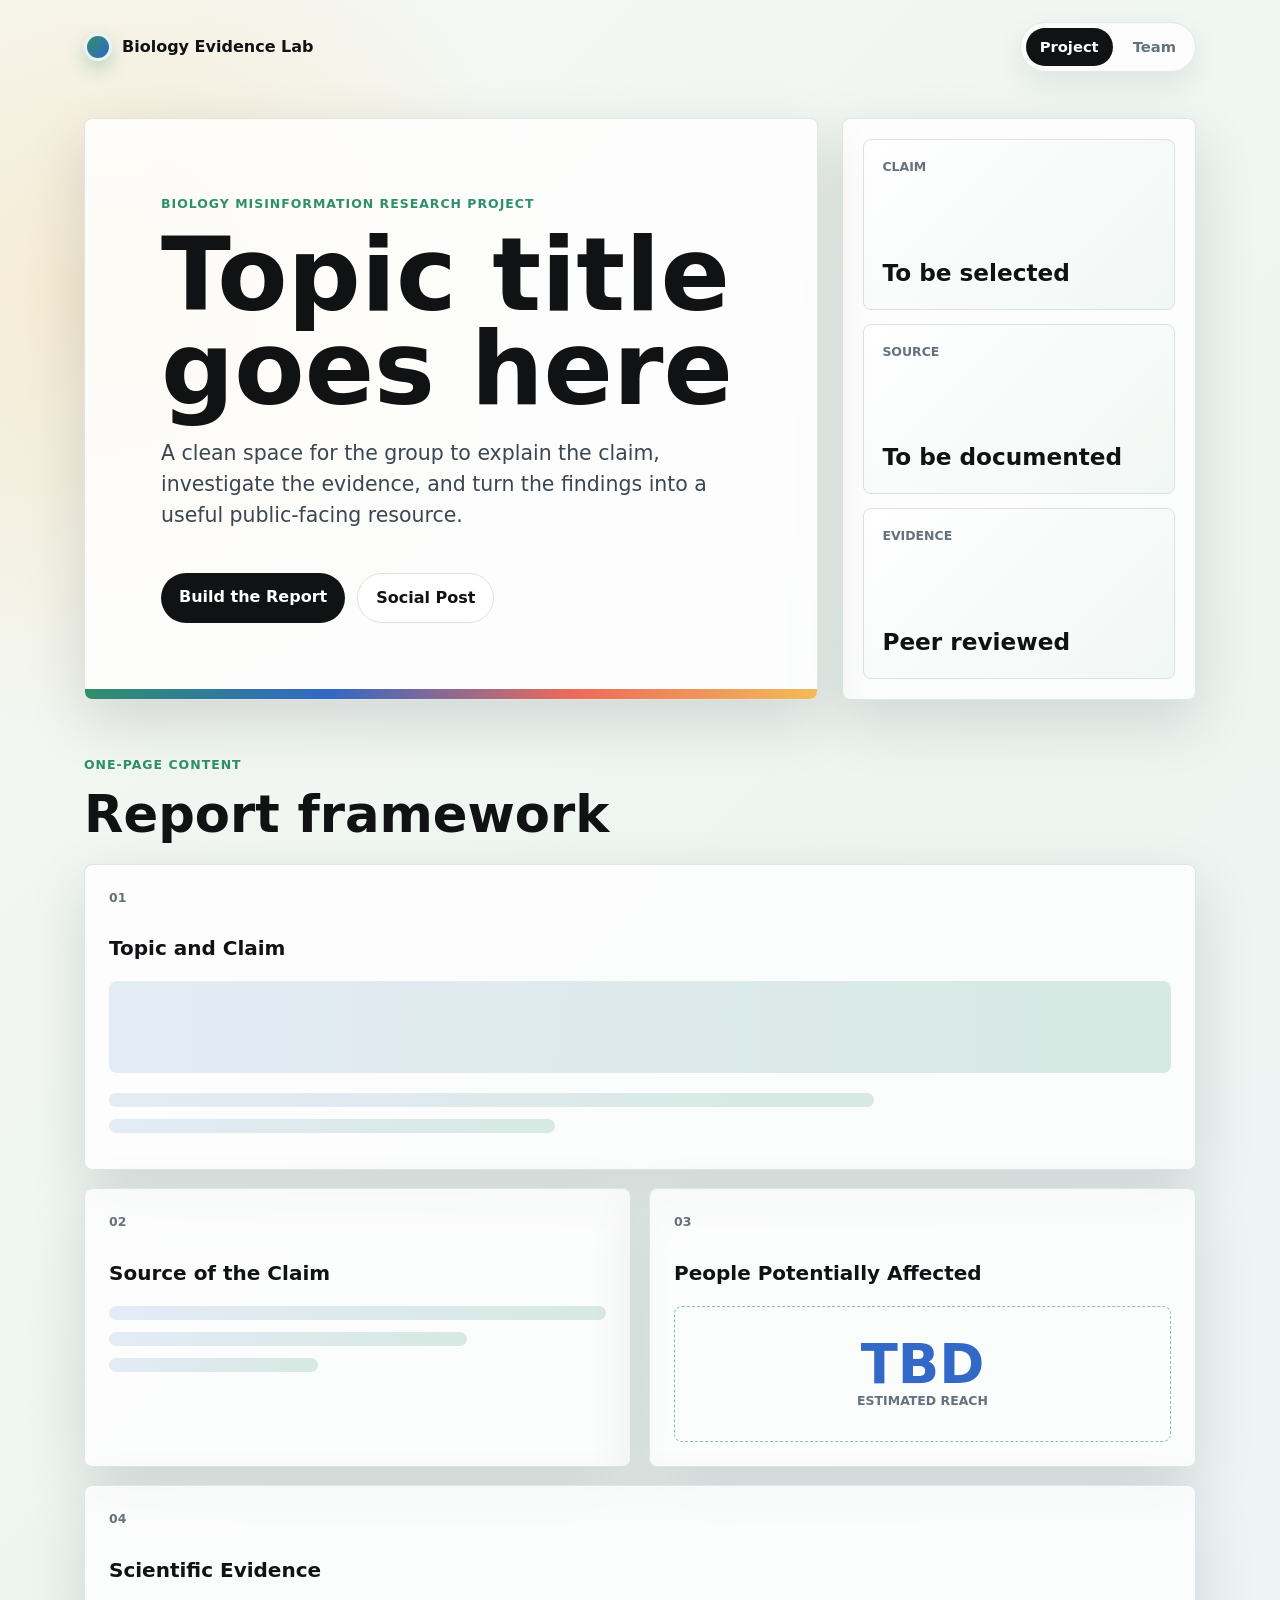
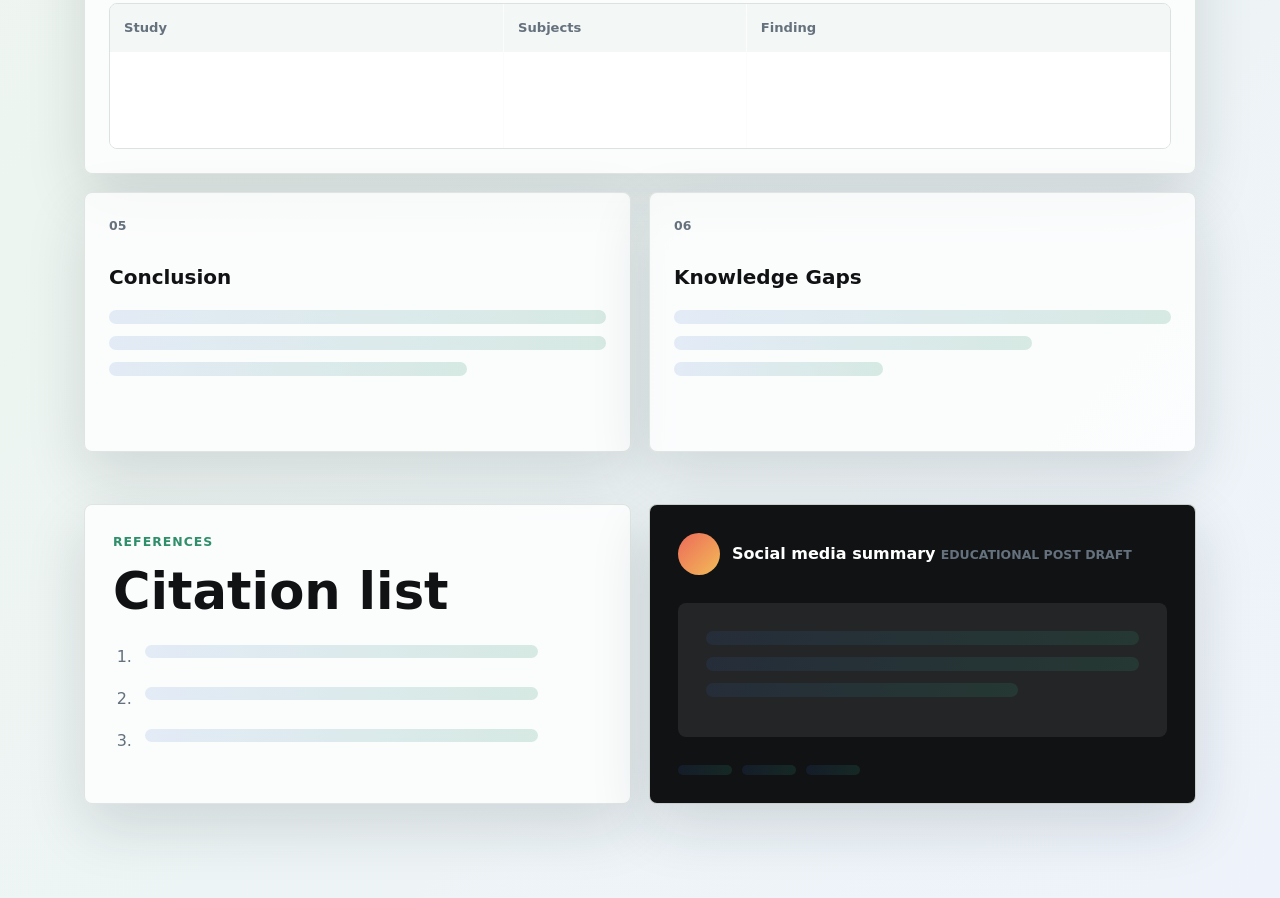
==== index.html @ 5bb8af8d "Build biology project site scaffold" ====
<!doctype html>
<html lang="en">
  <head>
    <meta charset="utf-8">
    <meta name="viewport" content="width=device-width, initial-scale=1">
    <title>Biology Misinformation Project</title>
    <link rel="stylesheet" href="styles.css">
  </head>
  <body>
    <header class="site-header">
      <a class="brand" href="index.html">
        <span class="brand-mark"></span>
        <span>Biology Evidence Lab</span>
      </a>
      <nav class="nav-links" aria-label="Primary navigation">
        <a href="index.html" aria-current="page">Project</a>
        <a href="team.html">Team</a>
      </nav>
    </header>

    <main>
      <section class="hero">
        <div class="hero-content">
          <p class="eyebrow">Biology misinformation research project</p>
          <h1>Topic title goes here</h1>
          <p class="hero-copy">A clean space for the group to explain the claim, investigate the evidence, and turn the findings into a useful public-facing resource.</p>
          <div class="hero-actions">
            <a class="button primary" href="#report">Build the Report</a>
            <a class="button secondary" href="#social">Social Post</a>
          </div>
        </div>
        <div class="hero-panel" aria-label="Project status summary">
          <div class="signal-card">
            <span class="signal-label">Claim</span>
            <span class="signal-value">To be selected</span>
          </div>
          <div class="signal-card">
            <span class="signal-label">Source</span>
            <span class="signal-value">To be documented</span>
          </div>
          <div class="signal-card">
            <span class="signal-label">Evidence</span>
            <span class="signal-value">Peer reviewed</span>
          </div>
        </div>
      </section>

      <section class="section-grid" id="report" aria-labelledby="report-title">
        <div class="section-heading">
          <p class="eyebrow">One-page content</p>
          <h2 id="report-title">Report framework</h2>
        </div>

        <article class="content-card wide">
          <span class="card-number">01</span>
          <h3>Topic and Claim</h3>
          <div class="placeholder-block"></div>
          <div class="placeholder-line medium"></div>
          <div class="placeholder-line short"></div>
        </article>

        <article class="content-card">
          <span class="card-number">02</span>
          <h3>Source of the Claim</h3>
          <div class="placeholder-line"></div>
          <div class="placeholder-line medium"></div>
          <div class="placeholder-line short"></div>
        </article>

        <article class="content-card">
          <span class="card-number">03</span>
          <h3>People Potentially Affected</h3>
          <div class="metric-shell">
            <span class="metric-value">TBD</span>
            <span class="metric-label">estimated reach</span>
          </div>
        </article>

        <article class="content-card wide">
          <span class="card-number">04</span>
          <h3>Scientific Evidence</h3>
          <div class="evidence-list">
            <div class="evidence-row">
              <span>Study</span>
              <span>Subjects</span>
              <span>Finding</span>
            </div>
            <div class="evidence-row empty">
              <span></span>
              <span></span>
              <span></span>
            </div>
            <div class="evidence-row empty">
              <span></span>
              <span></span>
              <span></span>
            </div>
          </div>
        </article>

        <article class="content-card">
          <span class="card-number">05</span>
          <h3>Conclusion</h3>
          <div class="placeholder-line"></div>
          <div class="placeholder-line"></div>
          <div class="placeholder-line medium"></div>
        </article>

        <article class="content-card">
          <span class="card-number">06</span>
          <h3>Knowledge Gaps</h3>
          <div class="placeholder-line"></div>
          <div class="placeholder-line medium"></div>
          <div class="placeholder-line short"></div>
        </article>
      </section>

      <section class="split-section" id="social">
        <article class="feature-panel">
          <p class="eyebrow">References</p>
          <h2>Citation list</h2>
          <ol class="reference-list">
            <li><span></span></li>
            <li><span></span></li>
            <li><span></span></li>
          </ol>
        </article>

        <article class="social-preview">
          <div class="social-topbar">
            <span class="avatar"></span>
            <div>
              <strong>Social media summary</strong>
              <small>Educational post draft</small>
            </div>
          </div>
          <div class="social-body">
            <div class="placeholder-line"></div>
            <div class="placeholder-line"></div>
            <div class="placeholder-line medium"></div>
          </div>
          <div class="social-footer">
            <span></span>
            <span></span>
            <span></span>
          </div>
        </article>
      </section>
    </main>
  </body>
</html>
---- styles.css ----
:root {
  --ink: #101214;
  --muted: #65717d;
  --paper: #f7f8f4;
  --panel: #ffffff;
  --line: #dce3df;
  --green: #2f8f6b;
  --blue: #3268c6;
  --coral: #ed6a5a;
  --gold: #f2bc57;
  --shadow: 0 22px 60px rgba(22, 35, 42, 0.14);
}

* {
  box-sizing: border-box;
}

html {
  scroll-behavior: smooth;
}

body {
  margin: 0;
  background:
    radial-gradient(circle at 8% 12%, rgba(242, 188, 87, 0.22), transparent 28rem),
    linear-gradient(135deg, #f7f8f4 0%, #edf5f0 48%, #eef3fb 100%);
  color: var(--ink);
  font-family: Inter, ui-sans-serif, system-ui, -apple-system, BlinkMacSystemFont, "Segoe UI", sans-serif;
  line-height: 1.5;
}

a {
  color: inherit;
  text-decoration: none;
}

.site-header {
  align-items: center;
  display: flex;
  justify-content: space-between;
  margin: 0 auto;
  max-width: 1160px;
  padding: 22px 24px;
}

.brand,
.nav-links {
  align-items: center;
  display: flex;
}

.brand {
  font-weight: 800;
  gap: 10px;
}

.brand-mark {
  background:
    linear-gradient(135deg, var(--green), var(--blue));
  border: 3px solid rgba(255, 255, 255, 0.9);
  border-radius: 999px;
  box-shadow: 0 8px 18px rgba(47, 143, 107, 0.28);
  height: 28px;
  width: 28px;
}

.nav-links {
  background: rgba(255, 255, 255, 0.7);
  border: 1px solid rgba(220, 227, 223, 0.8);
  border-radius: 999px;
  box-shadow: 0 12px 30px rgba(22, 35, 42, 0.08);
  gap: 6px;
  padding: 5px;
}

.nav-links a {
  border-radius: 999px;
  color: var(--muted);
  font-size: 0.92rem;
  font-weight: 750;
  padding: 8px 14px;
}

.nav-links a[aria-current="page"] {
  background: var(--ink);
  color: #fff;
}

main {
  margin: 0 auto;
  max-width: 1160px;
  padding: 24px;
}

.hero {
  align-items: stretch;
  display: grid;
  gap: 24px;
  grid-template-columns: minmax(0, 1.35fr) minmax(280px, 0.65fr);
  min-height: 520px;
}

.hero-content,
.hero-panel,
.page-hero,
.feature-panel,
.social-preview,
.content-card,
.member-card {
  background: rgba(255, 255, 255, 0.78);
  border: 1px solid rgba(220, 227, 223, 0.9);
  box-shadow: var(--shadow);
}

.hero-content {
  border-radius: 8px;
  display: flex;
  flex-direction: column;
  justify-content: center;
  overflow: hidden;
  padding: clamp(34px, 7vw, 76px);
  position: relative;
}

.hero-content::after {
  background:
    linear-gradient(90deg, var(--green), var(--blue), var(--coral), var(--gold));
  bottom: 0;
  content: "";
  height: 10px;
  left: 0;
  position: absolute;
  right: 0;
}

.eyebrow {
  color: var(--green);
  font-size: 0.78rem;
  font-weight: 850;
  letter-spacing: 0.08em;
  margin: 0 0 14px;
  text-transform: uppercase;
}

h1,
h2,
h3,
p {
  margin-top: 0;
}

h1 {
  font-size: clamp(3rem, 8vw, 6.7rem);
  letter-spacing: 0;
  line-height: 0.92;
  margin-bottom: 22px;
  max-width: 780px;
}

h2 {
  font-size: clamp(1.9rem, 4vw, 3.2rem);
  line-height: 1;
  margin-bottom: 0;
}

h3 {
  font-size: 1.25rem;
  margin-bottom: 18px;
}

.hero-copy {
  color: #3b4650;
  font-size: clamp(1.04rem, 2vw, 1.28rem);
  max-width: 660px;
}

.hero-actions {
  display: flex;
  flex-wrap: wrap;
  gap: 12px;
  margin-top: 22px;
}

.button {
  border-radius: 999px;
  font-weight: 850;
  padding: 12px 18px;
}

.button.primary {
  background: var(--ink);
  color: #fff;
}

.button.secondary {
  background: #fff;
  border: 1px solid var(--line);
  color: var(--ink);
}

.hero-panel {
  border-radius: 8px;
  display: grid;
  gap: 14px;
  padding: 20px;
}

.signal-card {
  background: linear-gradient(135deg, #ffffff, #f1f7f4);
  border: 1px solid var(--line);
  border-radius: 8px;
  display: flex;
  flex-direction: column;
  justify-content: space-between;
  min-height: 140px;
  padding: 18px;
}

.signal-label,
.card-number,
.metric-label,
.social-topbar small {
  color: var(--muted);
  font-size: 0.78rem;
  font-weight: 800;
  text-transform: uppercase;
}

.signal-value {
  font-size: 1.45rem;
  font-weight: 850;
}

.section-grid {
  display: grid;
  gap: 18px;
  grid-template-columns: repeat(2, minmax(0, 1fr));
  padding: 56px 0 24px;
}

.section-heading {
  grid-column: 1 / -1;
  margin-bottom: 6px;
}

.content-card {
  border-radius: 8px;
  min-height: 260px;
  padding: 24px;
}

.content-card.wide {
  grid-column: span 2;
}

.card-number {
  display: block;
  margin-bottom: 26px;
}

.placeholder-block,
.placeholder-line,
.reference-list span,
.social-footer span {
  background: linear-gradient(90deg, rgba(50, 104, 198, 0.12), rgba(47, 143, 107, 0.18));
  border-radius: 999px;
}

.placeholder-block {
  border-radius: 8px;
  height: 92px;
  margin-bottom: 20px;
}

.placeholder-line {
  height: 14px;
  margin-bottom: 12px;
  width: 100%;
}

.placeholder-line.medium {
  width: 72%;
}

.placeholder-line.short {
  width: 42%;
}

.metric-shell {
  align-items: center;
  border: 1px dashed rgba(47, 143, 107, 0.55);
  border-radius: 8px;
  display: flex;
  flex-direction: column;
  justify-content: center;
  min-height: 136px;
}

.metric-value {
  color: var(--blue);
  font-size: 3.4rem;
  font-weight: 900;
  line-height: 1;
}

.evidence-list {
  border: 1px solid var(--line);
  border-radius: 8px;
  overflow: hidden;
}

.evidence-row {
  display: grid;
  gap: 1px;
  grid-template-columns: 1.3fr 0.8fr 1.4fr;
}

.evidence-row span {
  background: #f3f7f5;
  color: var(--muted);
  font-size: 0.82rem;
  font-weight: 800;
  min-height: 48px;
  padding: 14px;
}

.evidence-row.empty span {
  background: #fff;
}

.split-section {
  display: grid;
  gap: 18px;
  grid-template-columns: 1fr 1fr;
  padding: 28px 0 70px;
}

.feature-panel,
.social-preview,
.page-hero {
  border-radius: 8px;
  padding: 28px;
}

.reference-list {
  margin: 28px 0 0;
  padding-left: 24px;
}

.reference-list li {
  color: var(--muted);
  margin-bottom: 18px;
  padding-left: 8px;
}

.reference-list span {
  display: block;
  height: 13px;
  margin-top: 6px;
  width: 86%;
}

.social-preview {
  background: #101214;
  color: #fff;
}

.social-topbar {
  align-items: center;
  display: flex;
  gap: 12px;
}

.avatar,
.member-avatar {
  background: linear-gradient(135deg, var(--coral), var(--gold));
  border-radius: 999px;
  display: inline-block;
}

.avatar {
  height: 42px;
  width: 42px;
}

.social-body {
  background: rgba(255, 255, 255, 0.08);
  border-radius: 8px;
  margin: 28px 0;
  padding: 28px;
}

.social-footer {
  display: flex;
  gap: 10px;
}

.social-footer span {
  height: 10px;
  width: 54px;
}

.page-hero {
  margin-bottom: 20px;
}

.page-hero h1 {
  font-size: clamp(2.7rem, 7vw, 5.7rem);
  margin-bottom: 0;
}

.team-grid {
  display: grid;
  gap: 18px;
  grid-template-columns: repeat(4, minmax(0, 1fr));
  padding-bottom: 70px;
}

.member-card {
  border-radius: 8px;
  min-height: 260px;
  padding: 22px;
}

.member-avatar {
  height: 74px;
  margin-bottom: 34px;
  width: 74px;
}

.member-card h2 {
  font-size: 1.25rem;
  margin-bottom: 8px;
}

.member-card p {
  color: var(--muted);
  margin-bottom: 0;
}

@media (max-width: 860px) {
  .hero,
  .section-grid,
  .split-section,
  .team-grid {
    grid-template-columns: 1fr;
  }

  .content-card.wide {
    grid-column: auto;
  }

  .hero {
    min-height: auto;
  }
}

@media (max-width: 620px) {
  .site-header {
    align-items: flex-start;
    flex-direction: column;
    gap: 16px;
  }

  main {
    padding: 14px;
  }

  .hero-content,
  .hero-panel,
  .feature-panel,
  .social-preview,
  .page-hero,
  .content-card,
  .member-card {
    padding: 20px;
  }

  h1 {
    font-size: 3rem;
  }

  .evidence-row {
    grid-template-columns: 1fr;
  }
}
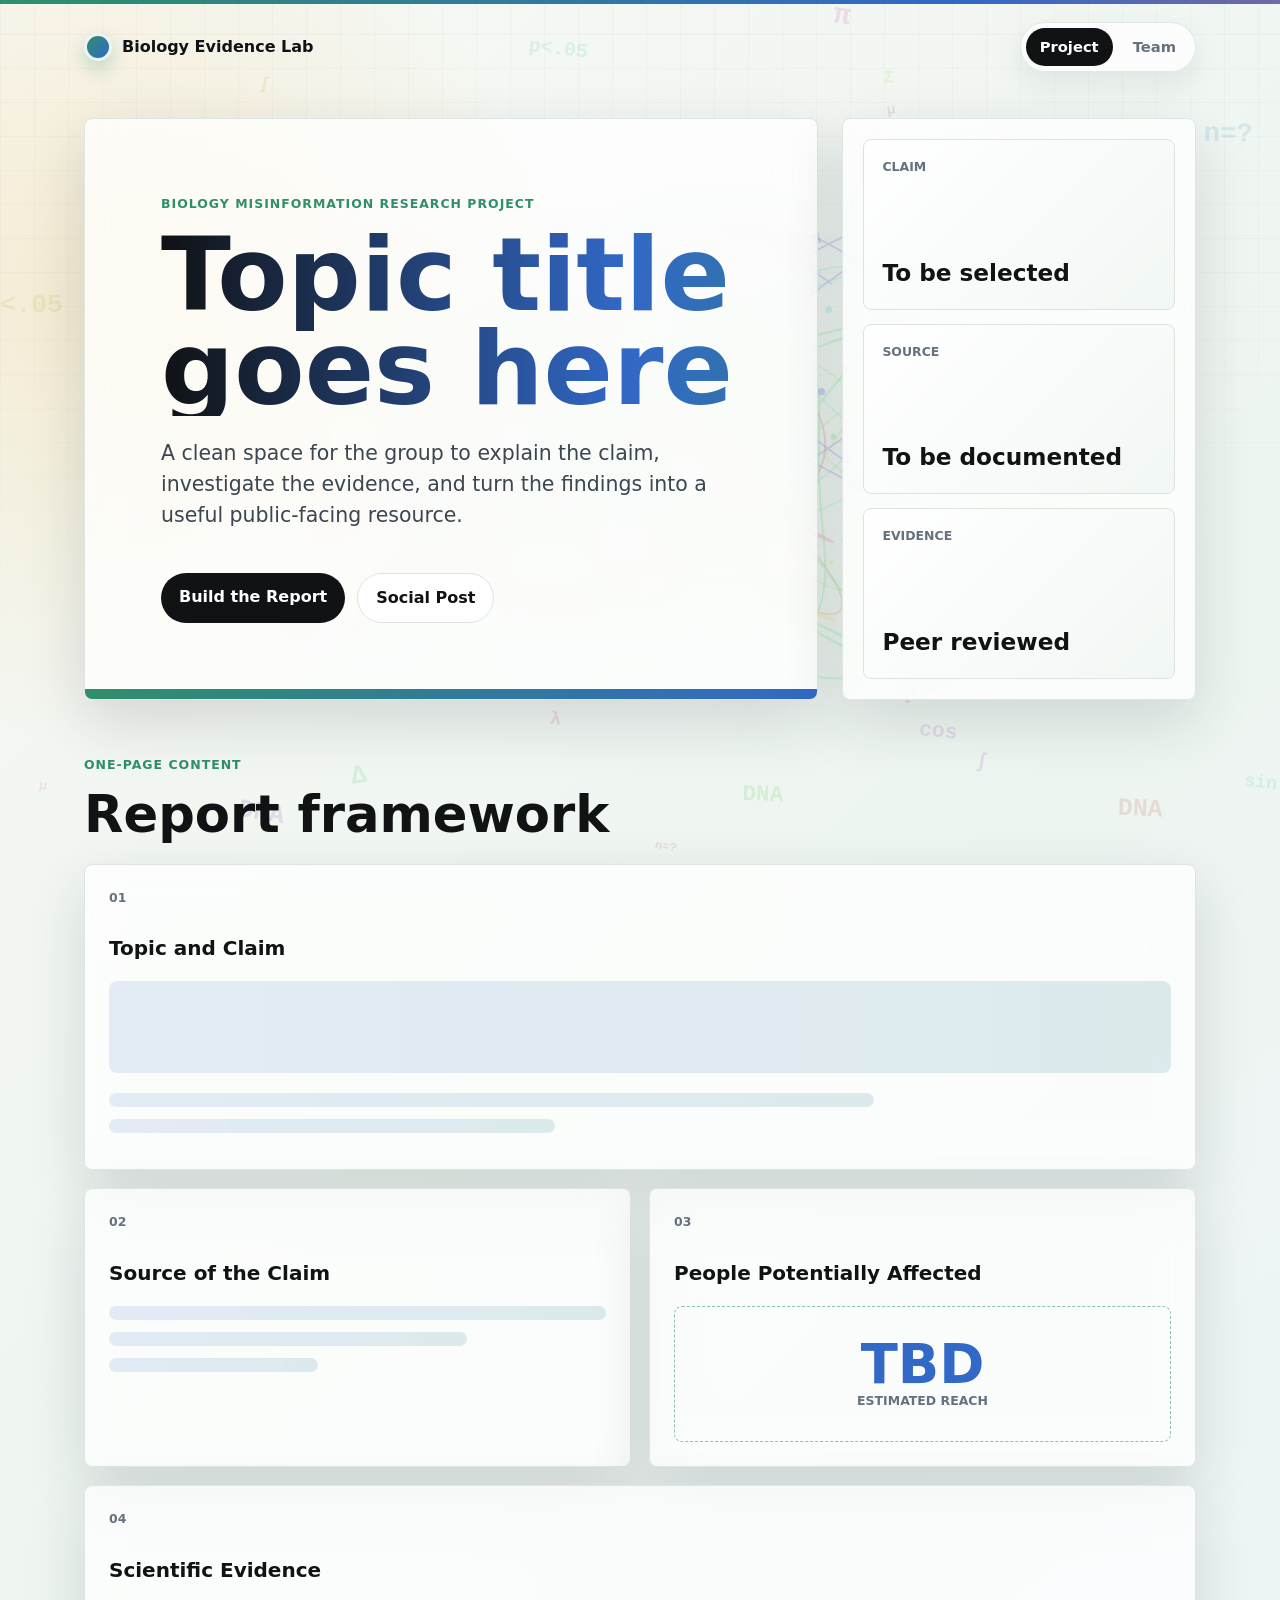
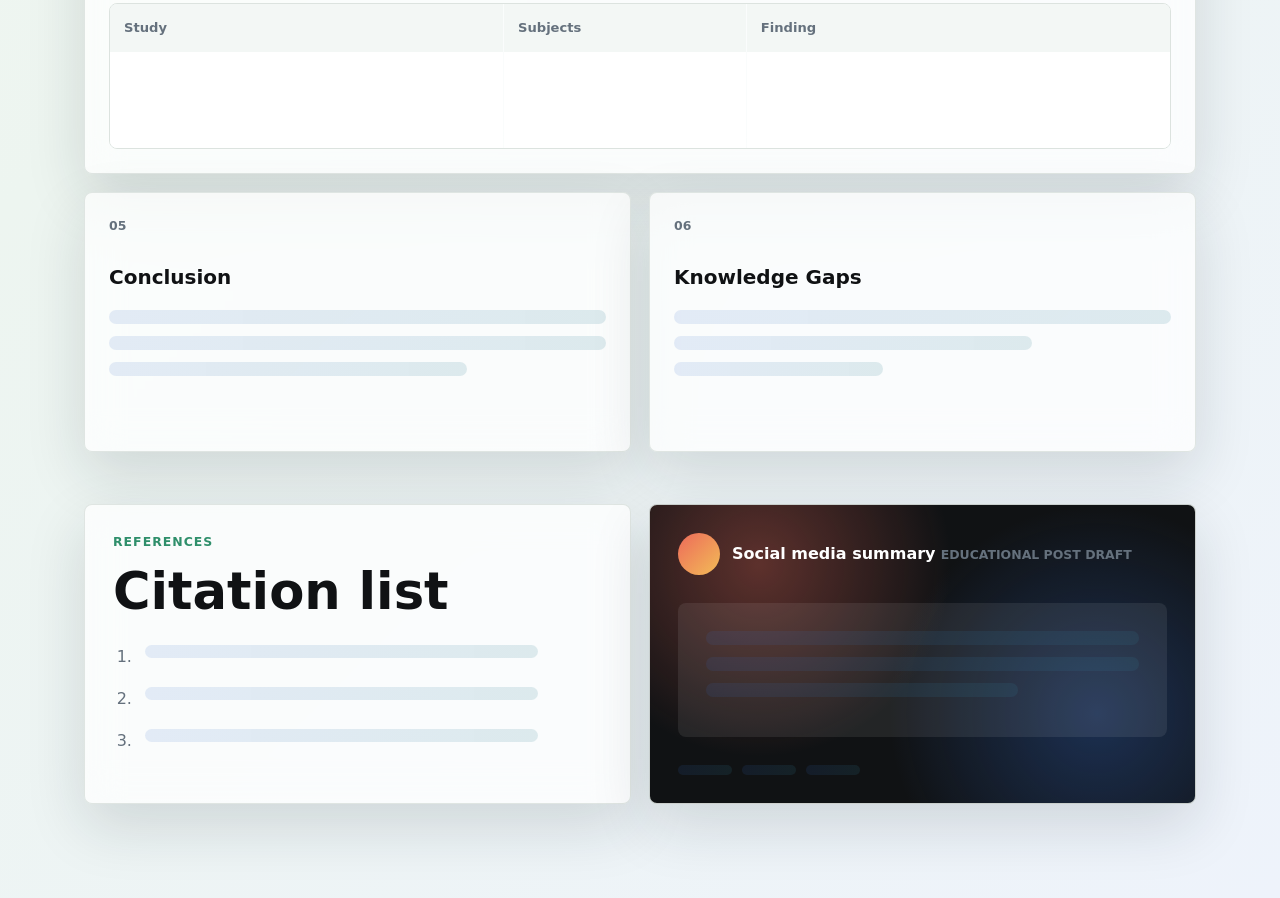
==== commit ad4453ba: "Add generative math visuals" ====
--- a/index.html
+++ b/index.html
@@ -7,6 +7,7 @@
     <link rel="stylesheet" href="styles.css">
   </head>
   <body>
+    <canvas id="mathscape" aria-hidden="true"></canvas>
     <header class="site-header">
       <a class="brand" href="index.html">
         <span class="brand-mark"></span>
@@ -147,5 +148,6 @@
         </article>
       </section>
     </main>
+    <script src="mathscape.js"></script>
   </body>
 </html>
--- a/styles.css
+++ b/styles.css
@@ -27,6 +27,45 @@
   color: var(--ink);
   font-family: Inter, ui-sans-serif, system-ui, -apple-system, BlinkMacSystemFont, "Segoe UI", sans-serif;
   line-height: 1.5;
+  min-height: 100vh;
+  overflow-x: hidden;
+}
+
+#mathscape {
+  height: 100%;
+  inset: 0;
+  mix-blend-mode: multiply;
+  opacity: 0.72;
+  pointer-events: none;
+  position: fixed;
+  width: 100%;
+  z-index: 0;
+}
+
+body::before {
+  background-image:
+    linear-gradient(rgba(16, 18, 20, 0.04) 1px, transparent 1px),
+    linear-gradient(90deg, rgba(16, 18, 20, 0.04) 1px, transparent 1px);
+  background-size: 34px 34px;
+  content: "";
+  inset: 0;
+  mask-image: linear-gradient(to bottom, rgba(0, 0, 0, 0.7), transparent 85%);
+  pointer-events: none;
+  position: fixed;
+  z-index: 0;
+}
+
+body::after {
+  animation: spectrum-drift 18s linear infinite;
+  background: linear-gradient(90deg, var(--green), var(--blue), var(--coral), var(--gold), var(--green));
+  background-size: 300% 100%;
+  content: "";
+  height: 4px;
+  left: 0;
+  position: fixed;
+  right: 0;
+  top: 0;
+  z-index: 4;
 }
 
 a {
@@ -41,6 +80,8 @@
   margin: 0 auto;
   max-width: 1160px;
   padding: 22px 24px;
+  position: relative;
+  z-index: 2;
 }
 
 .brand,
@@ -55,6 +96,7 @@
 }
 
 .brand-mark {
+  animation: nucleus-spin 7s linear infinite;
   background:
     linear-gradient(135deg, var(--green), var(--blue));
   border: 3px solid rgba(255, 255, 255, 0.9);
@@ -90,6 +132,8 @@
   margin: 0 auto;
   max-width: 1160px;
   padding: 24px;
+  position: relative;
+  z-index: 1;
 }
 
 .hero {
@@ -107,9 +151,11 @@
 .social-preview,
 .content-card,
 .member-card {
-  background: rgba(255, 255, 255, 0.78);
+  backdrop-filter: blur(18px) saturate(1.18);
+  background: rgba(255, 255, 255, 0.74);
   border: 1px solid rgba(220, 227, 223, 0.9);
   box-shadow: var(--shadow);
+  transform-style: preserve-3d;
 }
 
 .hero-content {
@@ -123,8 +169,10 @@
 }
 
 .hero-content::after {
+  animation: spectrum-drift 10s linear infinite;
   background:
     linear-gradient(90deg, var(--green), var(--blue), var(--coral), var(--gold));
+  background-size: 300% 100%;
   bottom: 0;
   content: "";
   height: 10px;
@@ -150,6 +198,11 @@
 }
 
 h1 {
+  background: linear-gradient(90deg, #101214, #3268c6, #2f8f6b, #101214);
+  background-size: 240% 100%;
+  -webkit-background-clip: text;
+  animation: title-spectrum 9s ease-in-out infinite;
+  color: transparent;
   font-size: clamp(3rem, 8vw, 6.7rem);
   letter-spacing: 0;
   line-height: 0.92;
@@ -185,6 +238,12 @@
   border-radius: 999px;
   font-weight: 850;
   padding: 12px 18px;
+  transition: transform 160ms ease, box-shadow 160ms ease, background 160ms ease;
+}
+
+.button:hover {
+  box-shadow: 0 14px 30px rgba(50, 104, 198, 0.2);
+  transform: translateY(-2px);
 }
 
 .button.primary {
@@ -214,6 +273,29 @@
   justify-content: space-between;
   min-height: 140px;
   padding: 18px;
+  position: relative;
+  overflow: hidden;
+}
+
+.signal-card::before,
+.content-card::before,
+.member-card::before {
+  background: radial-gradient(circle, rgba(255, 255, 255, 0.9), transparent 62%);
+  content: "";
+  height: 120px;
+  opacity: 0;
+  pointer-events: none;
+  position: absolute;
+  right: -44px;
+  top: -44px;
+  transition: opacity 200ms ease;
+  width: 120px;
+}
+
+.signal-card:hover::before,
+.content-card:hover::before,
+.member-card:hover::before {
+  opacity: 1;
 }
 
 .signal-label,
@@ -262,7 +344,9 @@
 .placeholder-line,
 .reference-list span,
 .social-footer span {
+  animation: placeholder-wave 4s ease-in-out infinite;
   background: linear-gradient(90deg, rgba(50, 104, 198, 0.12), rgba(47, 143, 107, 0.18));
+  background-size: 220% 100%;
   border-radius: 999px;
 }
 
@@ -297,6 +381,7 @@
 }
 
 .metric-value {
+  animation: metric-pulse 3.5s ease-in-out infinite;
   color: var(--blue);
   font-size: 3.4rem;
   font-weight: 900;
@@ -361,8 +446,24 @@
 }
 
 .social-preview {
-  background: #101214;
+  background:
+    radial-gradient(circle at 20% 20%, rgba(237, 106, 90, 0.35), transparent 12rem),
+    radial-gradient(circle at 82% 70%, rgba(50, 104, 198, 0.35), transparent 13rem),
+    #101214;
   color: #fff;
+  overflow: hidden;
+  position: relative;
+}
+
+.social-preview::before {
+  animation: scanline 5s linear infinite;
+  background: linear-gradient(transparent, rgba(255, 255, 255, 0.16), transparent);
+  content: "";
+  height: 35%;
+  left: 0;
+  position: absolute;
+  right: 0;
+  top: -40%;
 }
 
 .social-topbar {
@@ -423,9 +524,83 @@
 }
 
 .member-avatar {
+  animation: nucleus-spin 8s linear infinite reverse;
   height: 74px;
   margin-bottom: 34px;
   width: 74px;
+}
+
+@keyframes spectrum-drift {
+  0% {
+    background-position: 0% 50%;
+  }
+
+  100% {
+    background-position: 300% 50%;
+  }
+}
+
+@keyframes title-spectrum {
+  0%,
+  100% {
+    background-position: 0% 50%;
+  }
+
+  50% {
+    background-position: 100% 50%;
+  }
+}
+
+@keyframes placeholder-wave {
+  0%,
+  100% {
+    background-position: 0% 50%;
+  }
+
+  50% {
+    background-position: 100% 50%;
+  }
+}
+
+@keyframes metric-pulse {
+  0%,
+  100% {
+    filter: hue-rotate(0deg);
+    transform: scale(1);
+  }
+
+  50% {
+    filter: hue-rotate(80deg);
+    transform: scale(1.04);
+  }
+}
+
+@keyframes nucleus-spin {
+  to {
+    filter: hue-rotate(360deg);
+    transform: rotate(360deg);
+  }
+}
+
+@keyframes scanline {
+  to {
+    top: 115%;
+  }
+}
+
+@media (prefers-reduced-motion: reduce) {
+  *,
+  *::before,
+  *::after {
+    animation-duration: 1ms !important;
+    animation-iteration-count: 1 !important;
+    scroll-behavior: auto !important;
+    transition-duration: 1ms !important;
+  }
+
+  #mathscape {
+    display: none;
+  }
 }
 
 .member-card h2 {
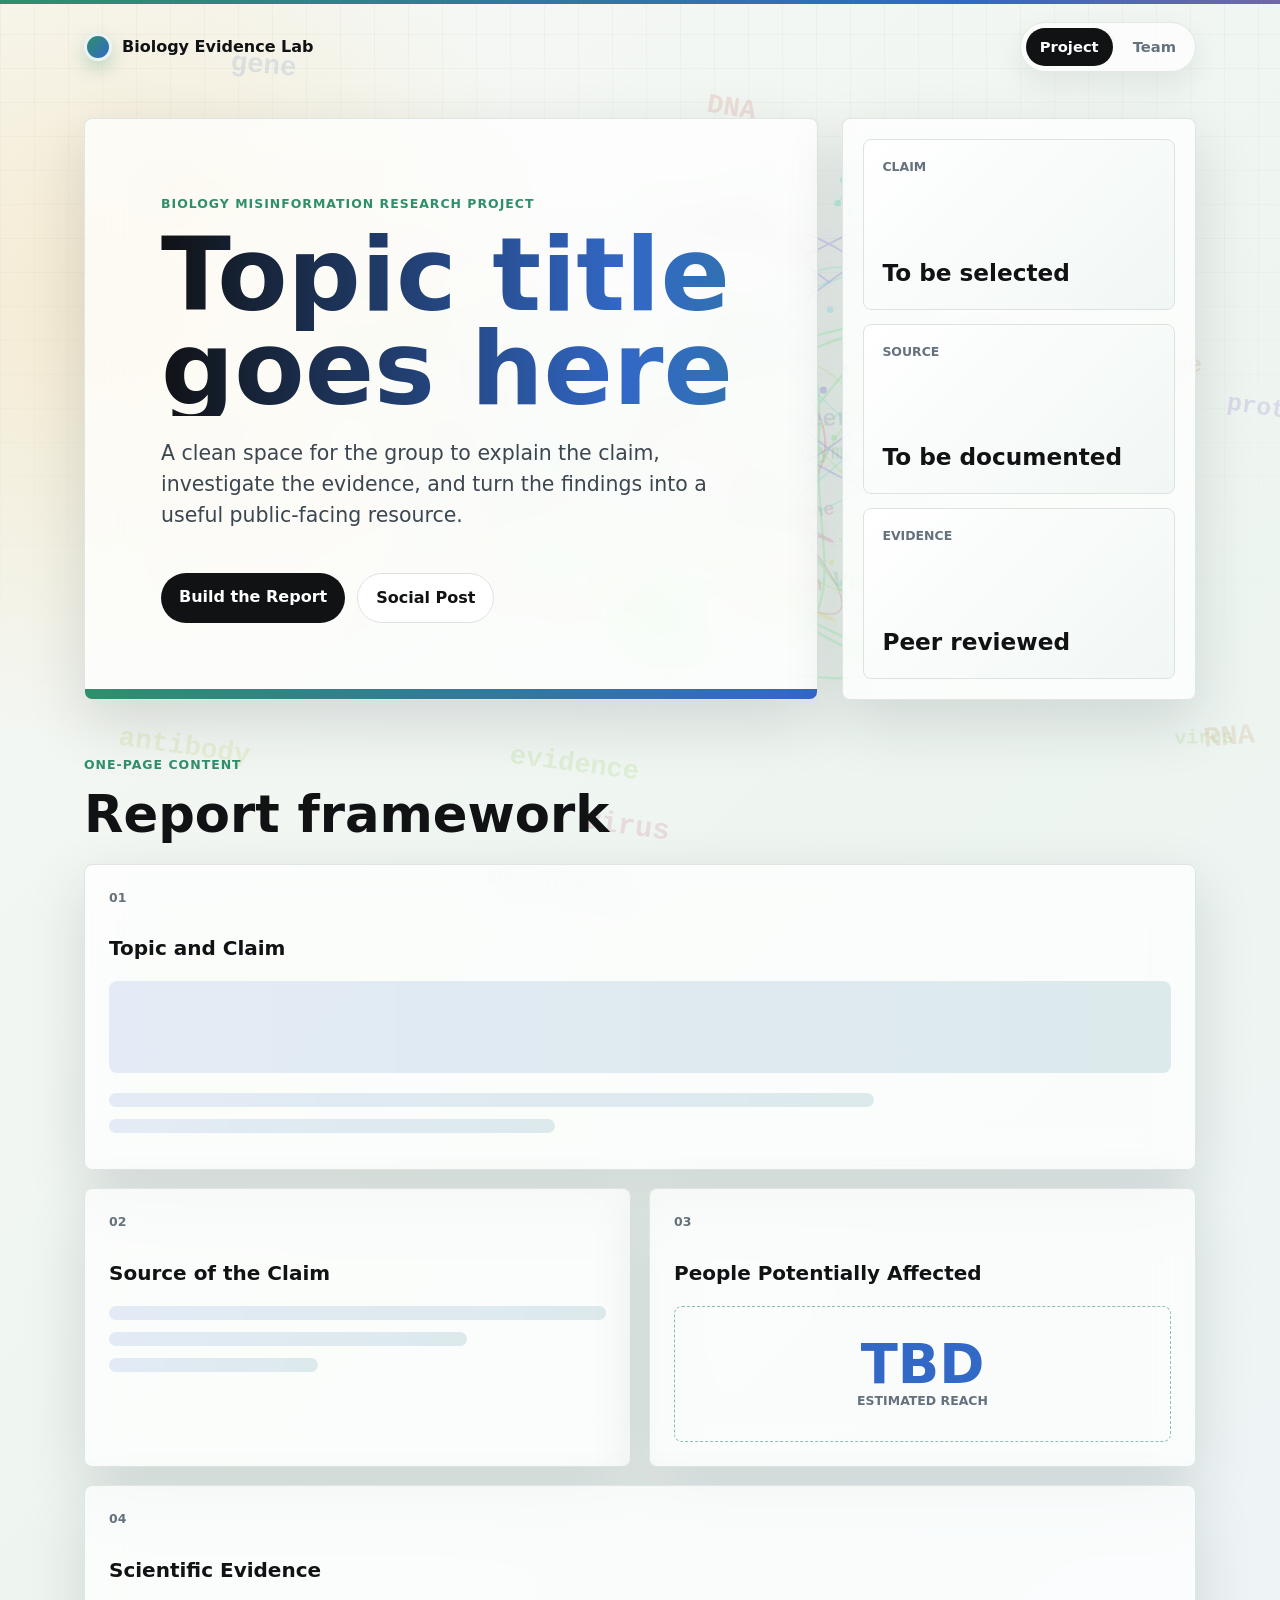
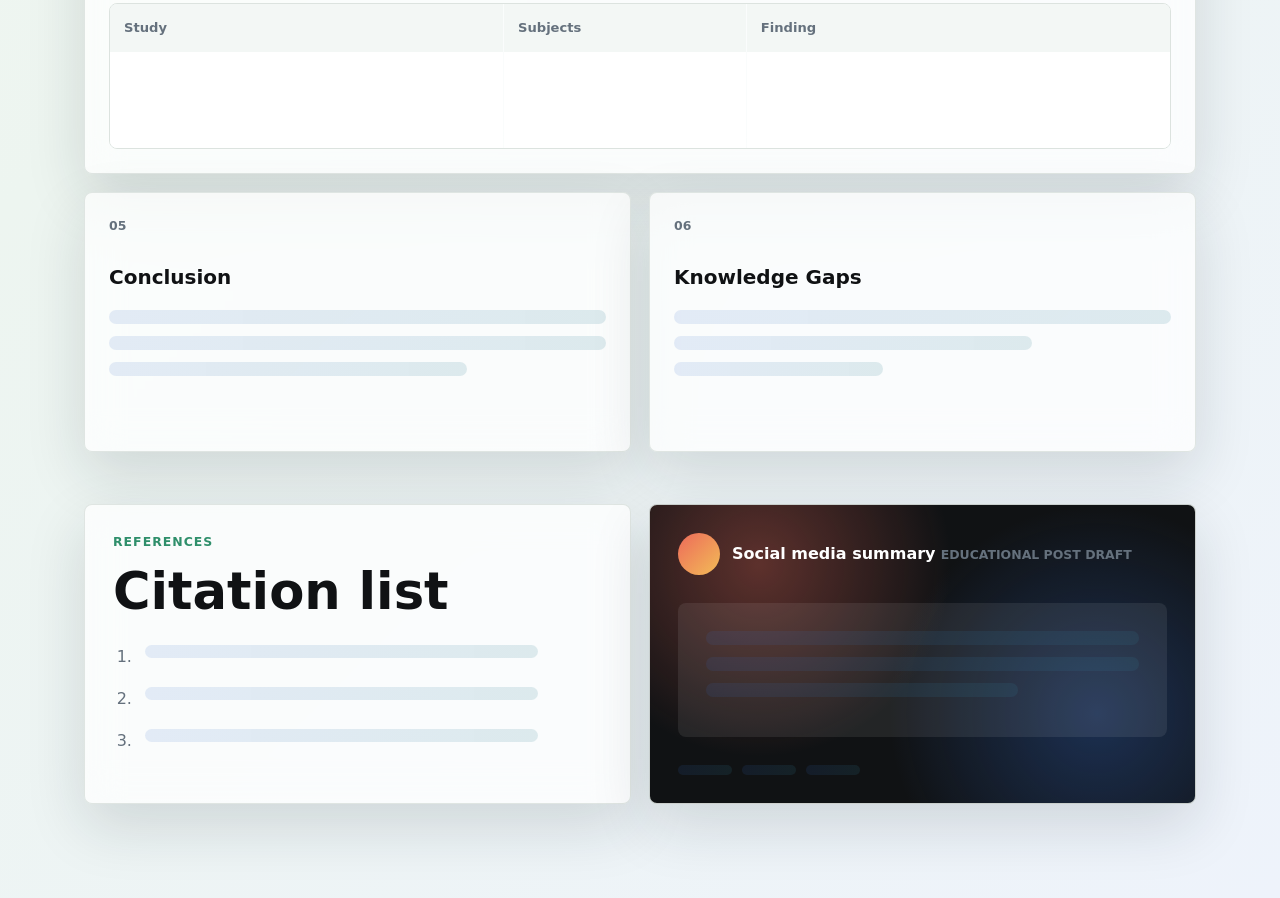
==== commit 20bc6982: "Rename animation to biology theme" ====
--- a/index.html
+++ b/index.html
@@ -7,7 +7,7 @@
     <link rel="stylesheet" href="styles.css">
   </head>
   <body>
-    <canvas id="mathscape" aria-hidden="true"></canvas>
+    <canvas id="bioscape" aria-hidden="true"></canvas>
     <header class="site-header">
       <a class="brand" href="index.html">
         <span class="brand-mark"></span>
@@ -148,6 +148,6 @@
         </article>
       </section>
     </main>
-    <script src="mathscape.js"></script>
+    <script src="bioscape.js?v=2"></script>
   </body>
 </html>
--- a/styles.css
+++ b/styles.css
@@ -31,7 +31,7 @@
   overflow-x: hidden;
 }
 
-#mathscape {
+#bioscape {
   height: 100%;
   inset: 0;
   mix-blend-mode: multiply;
@@ -598,7 +598,7 @@
     transition-duration: 1ms !important;
   }
 
-  #mathscape {
+  #bioscape {
     display: none;
   }
 }
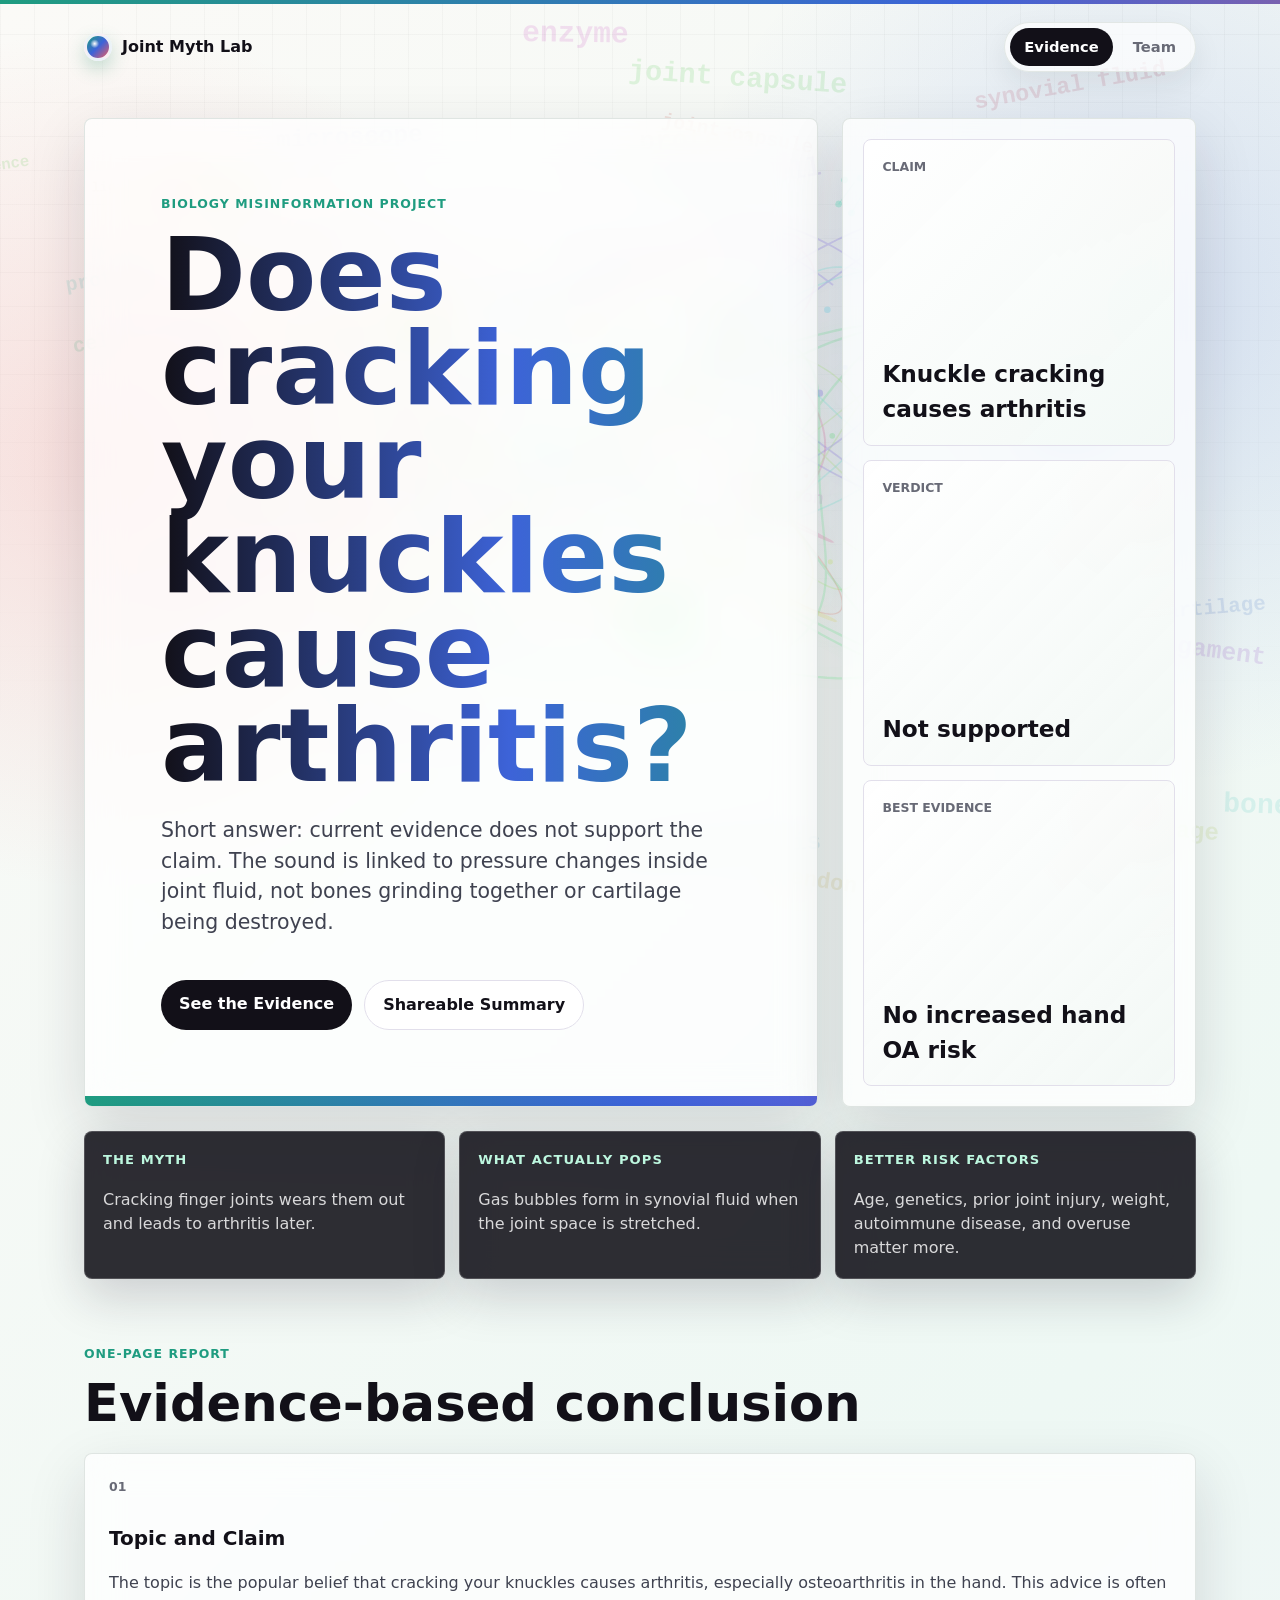
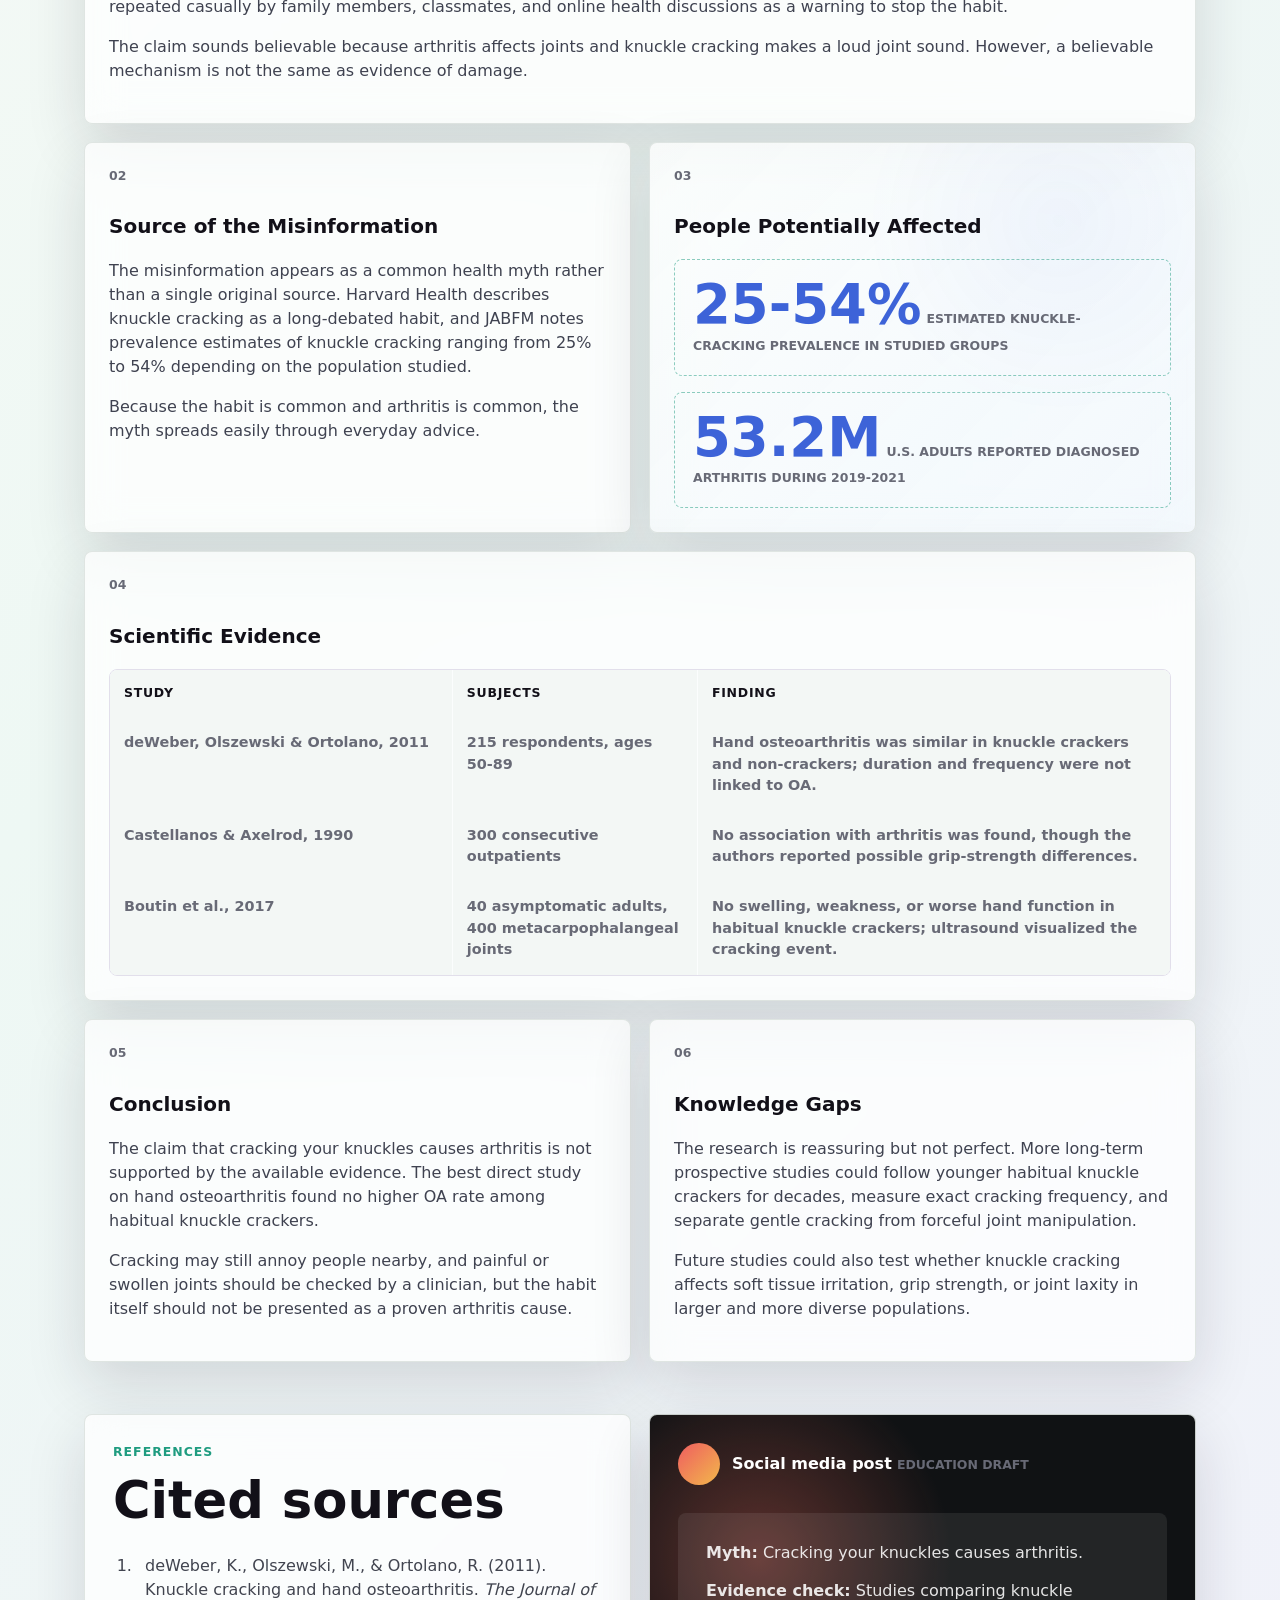
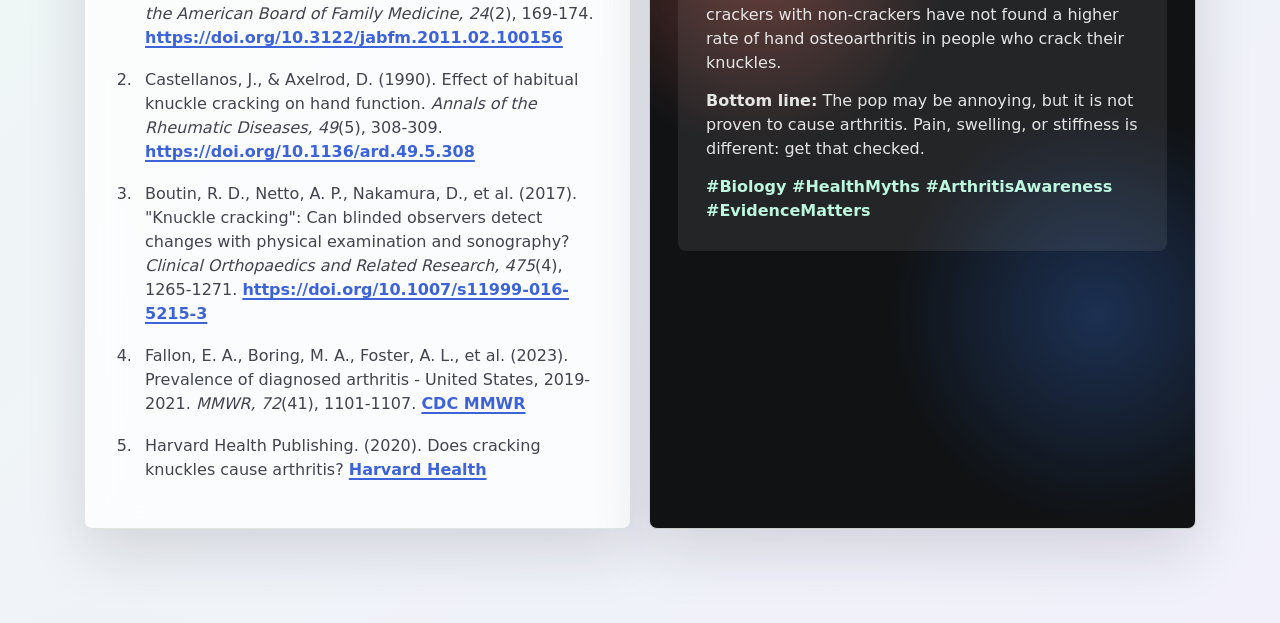
==== commit 90670b8c: "Build knuckle cracking myth project" ====
--- a/index.html
+++ b/index.html
@@ -3,7 +3,7 @@
   <head>
     <meta charset="utf-8">
     <meta name="viewport" content="width=device-width, initial-scale=1">
-    <title>Biology Misinformation Project</title>
+    <title>Knuckle Cracking vs. Arthritis</title>
     <link rel="stylesheet" href="styles.css">
   </head>
   <body>
@@ -11,10 +11,10 @@
     <header class="site-header">
       <a class="brand" href="index.html">
         <span class="brand-mark"></span>
-        <span>Biology Evidence Lab</span>
+        <span>Joint Myth Lab</span>
       </a>
       <nav class="nav-links" aria-label="Primary navigation">
-        <a href="index.html" aria-current="page">Project</a>
+        <a href="index.html" aria-current="page">Evidence</a>
         <a href="team.html">Team</a>
       </nav>
     </header>
@@ -22,58 +22,77 @@
     <main>
       <section class="hero">
         <div class="hero-content">
-          <p class="eyebrow">Biology misinformation research project</p>
-          <h1>Topic title goes here</h1>
-          <p class="hero-copy">A clean space for the group to explain the claim, investigate the evidence, and turn the findings into a useful public-facing resource.</p>
+          <p class="eyebrow">Biology misinformation project</p>
+          <h1>Does cracking your knuckles cause arthritis?</h1>
+          <p class="hero-copy">Short answer: current evidence does not support the claim. The sound is linked to pressure changes inside joint fluid, not bones grinding together or cartilage being destroyed.</p>
           <div class="hero-actions">
-            <a class="button primary" href="#report">Build the Report</a>
-            <a class="button secondary" href="#social">Social Post</a>
+            <a class="button primary" href="#evidence">See the Evidence</a>
+            <a class="button secondary" href="#social">Shareable Summary</a>
           </div>
         </div>
-        <div class="hero-panel" aria-label="Project status summary">
+        <aside class="hero-panel" aria-label="Project summary">
           <div class="signal-card">
             <span class="signal-label">Claim</span>
-            <span class="signal-value">To be selected</span>
+            <span class="signal-value">Knuckle cracking causes arthritis</span>
           </div>
           <div class="signal-card">
-            <span class="signal-label">Source</span>
-            <span class="signal-value">To be documented</span>
+            <span class="signal-label">Verdict</span>
+            <span class="signal-value">Not supported</span>
           </div>
           <div class="signal-card">
-            <span class="signal-label">Evidence</span>
-            <span class="signal-value">Peer reviewed</span>
+            <span class="signal-label">Best evidence</span>
+            <span class="signal-value">No increased hand OA risk</span>
           </div>
-        </div>
+        </aside>
       </section>
 
-      <section class="section-grid" id="report" aria-labelledby="report-title">
+      <section class="myth-strip" aria-label="Claim breakdown">
+        <article>
+          <strong>The myth</strong>
+          <span>Cracking finger joints wears them out and leads to arthritis later.</span>
+        </article>
+        <article>
+          <strong>What actually pops</strong>
+          <span>Gas bubbles form in synovial fluid when the joint space is stretched.</span>
+        </article>
+        <article>
+          <strong>Better risk factors</strong>
+          <span>Age, genetics, prior joint injury, weight, autoimmune disease, and overuse matter more.</span>
+        </article>
+      </section>
+
+      <section class="section-grid" id="evidence" aria-labelledby="evidence-title">
         <div class="section-heading">
-          <p class="eyebrow">One-page content</p>
-          <h2 id="report-title">Report framework</h2>
+          <p class="eyebrow">One-page report</p>
+          <h2 id="evidence-title">Evidence-based conclusion</h2>
         </div>
 
         <article class="content-card wide">
           <span class="card-number">01</span>
           <h3>Topic and Claim</h3>
-          <div class="placeholder-block"></div>
-          <div class="placeholder-line medium"></div>
-          <div class="placeholder-line short"></div>
+          <p>The topic is the popular belief that cracking your knuckles causes arthritis, especially osteoarthritis in the hand. This advice is often repeated casually by family members, classmates, and online health discussions as a warning to stop the habit.</p>
+          <p>The claim sounds believable because arthritis affects joints and knuckle cracking makes a loud joint sound. However, a believable mechanism is not the same as evidence of damage.</p>
         </article>
 
         <article class="content-card">
           <span class="card-number">02</span>
-          <h3>Source of the Claim</h3>
-          <div class="placeholder-line"></div>
-          <div class="placeholder-line medium"></div>
-          <div class="placeholder-line short"></div>
+          <h3>Source of the Misinformation</h3>
+          <p>The misinformation appears as a common health myth rather than a single original source. Harvard Health describes knuckle cracking as a long-debated habit, and JABFM notes prevalence estimates of knuckle cracking ranging from 25% to 54% depending on the population studied.</p>
+          <p>Because the habit is common and arthritis is common, the myth spreads easily through everyday advice.</p>
         </article>
 
-        <article class="content-card">
+        <article class="content-card data-card">
           <span class="card-number">03</span>
           <h3>People Potentially Affected</h3>
-          <div class="metric-shell">
-            <span class="metric-value">TBD</span>
-            <span class="metric-label">estimated reach</span>
+          <div class="metric-stack">
+            <div>
+              <span class="metric-value">25-54%</span>
+              <span class="metric-label">estimated knuckle-cracking prevalence in studied groups</span>
+            </div>
+            <div>
+              <span class="metric-value">53.2M</span>
+              <span class="metric-label">U.S. adults reported diagnosed arthritis during 2019-2021</span>
+            </div>
           </div>
         </article>
 
@@ -86,15 +105,20 @@
               <span>Subjects</span>
               <span>Finding</span>
             </div>
-            <div class="evidence-row empty">
-              <span></span>
-              <span></span>
-              <span></span>
+            <div class="evidence-row">
+              <span>deWeber, Olszewski & Ortolano, 2011</span>
+              <span>215 respondents, ages 50-89</span>
+              <span>Hand osteoarthritis was similar in knuckle crackers and non-crackers; duration and frequency were not linked to OA.</span>
             </div>
-            <div class="evidence-row empty">
-              <span></span>
-              <span></span>
-              <span></span>
+            <div class="evidence-row">
+              <span>Castellanos & Axelrod, 1990</span>
+              <span>300 consecutive outpatients</span>
+              <span>No association with arthritis was found, though the authors reported possible grip-strength differences.</span>
+            </div>
+            <div class="evidence-row">
+              <span>Boutin et al., 2017</span>
+              <span>40 asymptomatic adults, 400 metacarpophalangeal joints</span>
+              <span>No swelling, weakness, or worse hand function in habitual knuckle crackers; ultrasound visualized the cracking event.</span>
             </div>
           </div>
         </article>
@@ -102,52 +126,48 @@
         <article class="content-card">
           <span class="card-number">05</span>
           <h3>Conclusion</h3>
-          <div class="placeholder-line"></div>
-          <div class="placeholder-line"></div>
-          <div class="placeholder-line medium"></div>
+          <p>The claim that cracking your knuckles causes arthritis is not supported by the available evidence. The best direct study on hand osteoarthritis found no higher OA rate among habitual knuckle crackers.</p>
+          <p>Cracking may still annoy people nearby, and painful or swollen joints should be checked by a clinician, but the habit itself should not be presented as a proven arthritis cause.</p>
         </article>
 
         <article class="content-card">
           <span class="card-number">06</span>
           <h3>Knowledge Gaps</h3>
-          <div class="placeholder-line"></div>
-          <div class="placeholder-line medium"></div>
-          <div class="placeholder-line short"></div>
+          <p>The research is reassuring but not perfect. More long-term prospective studies could follow younger habitual knuckle crackers for decades, measure exact cracking frequency, and separate gentle cracking from forceful joint manipulation.</p>
+          <p>Future studies could also test whether knuckle cracking affects soft tissue irritation, grip strength, or joint laxity in larger and more diverse populations.</p>
         </article>
       </section>
 
       <section class="split-section" id="social">
         <article class="feature-panel">
           <p class="eyebrow">References</p>
-          <h2>Citation list</h2>
+          <h2>Cited sources</h2>
           <ol class="reference-list">
-            <li><span></span></li>
-            <li><span></span></li>
-            <li><span></span></li>
+            <li>deWeber, K., Olszewski, M., & Ortolano, R. (2011). Knuckle cracking and hand osteoarthritis. <em>The Journal of the American Board of Family Medicine, 24</em>(2), 169-174. <a href="https://doi.org/10.3122/jabfm.2011.02.100156">https://doi.org/10.3122/jabfm.2011.02.100156</a></li>
+            <li>Castellanos, J., & Axelrod, D. (1990). Effect of habitual knuckle cracking on hand function. <em>Annals of the Rheumatic Diseases, 49</em>(5), 308-309. <a href="https://doi.org/10.1136/ard.49.5.308">https://doi.org/10.1136/ard.49.5.308</a></li>
+            <li>Boutin, R. D., Netto, A. P., Nakamura, D., et al. (2017). "Knuckle cracking": Can blinded observers detect changes with physical examination and sonography? <em>Clinical Orthopaedics and Related Research, 475</em>(4), 1265-1271. <a href="https://doi.org/10.1007/s11999-016-5215-3">https://doi.org/10.1007/s11999-016-5215-3</a></li>
+            <li>Fallon, E. A., Boring, M. A., Foster, A. L., et al. (2023). Prevalence of diagnosed arthritis - United States, 2019-2021. <em>MMWR, 72</em>(41), 1101-1107. <a href="https://www.cdc.gov/mmwr/volumes/72/wr/mm7241a1.htm">CDC MMWR</a></li>
+            <li>Harvard Health Publishing. (2020). Does cracking knuckles cause arthritis? <a href="https://www.health.harvard.edu/pain/does-cracking-knuckles-cause-arthritis">Harvard Health</a></li>
           </ol>
         </article>
 
-        <article class="social-preview">
+        <article class="social-preview" aria-label="Social media post draft">
           <div class="social-topbar">
             <span class="avatar"></span>
             <div>
-              <strong>Social media summary</strong>
-              <small>Educational post draft</small>
+              <strong>Social media post</strong>
+              <small>Education draft</small>
             </div>
           </div>
           <div class="social-body">
-            <div class="placeholder-line"></div>
-            <div class="placeholder-line"></div>
-            <div class="placeholder-line medium"></div>
-          </div>
-          <div class="social-footer">
-            <span></span>
-            <span></span>
-            <span></span>
+            <p><strong>Myth:</strong> Cracking your knuckles causes arthritis.</p>
+            <p><strong>Evidence check:</strong> Studies comparing knuckle crackers with non-crackers have not found a higher rate of hand osteoarthritis in people who crack their knuckles.</p>
+            <p><strong>Bottom line:</strong> The pop may be annoying, but it is not proven to cause arthritis. Pain, swelling, or stiffness is different: get that checked.</p>
+            <p class="hashtags">#Biology #HealthMyths #ArthritisAwareness #EvidenceMatters</p>
           </div>
         </article>
       </section>
     </main>
-    <script src="bioscape.js?v=2"></script>
+    <script src="bioscape.js?v=3"></script>
   </body>
 </html>
--- a/styles.css
+++ b/styles.css
@@ -1,14 +1,15 @@
 :root {
-  --ink: #101214;
-  --muted: #65717d;
-  --paper: #f7f8f4;
+  --ink: #121018;
+  --muted: #686a76;
+  --paper: #f8f7fb;
   --panel: #ffffff;
-  --line: #dce3df;
-  --green: #2f8f6b;
-  --blue: #3268c6;
-  --coral: #ed6a5a;
-  --gold: #f2bc57;
-  --shadow: 0 22px 60px rgba(22, 35, 42, 0.14);
+  --line: #e2dfeb;
+  --green: #1f9c80;
+  --blue: #3d63d8;
+  --coral: #ef5d60;
+  --gold: #f2b84b;
+  --violet: #805ad5;
+  --shadow: 0 22px 60px rgba(29, 24, 46, 0.14);
 }
 
 * {
@@ -22,8 +23,9 @@
 body {
   margin: 0;
   background:
-    radial-gradient(circle at 8% 12%, rgba(242, 188, 87, 0.22), transparent 28rem),
-    linear-gradient(135deg, #f7f8f4 0%, #edf5f0 48%, #eef3fb 100%);
+    radial-gradient(circle at 8% 12%, rgba(239, 93, 96, 0.18), transparent 27rem),
+    radial-gradient(circle at 90% 8%, rgba(61, 99, 216, 0.17), transparent 30rem),
+    linear-gradient(135deg, #fbfaf7 0%, #eef8f4 48%, #f1f0fb 100%);
   color: var(--ink);
   font-family: Inter, ui-sans-serif, system-ui, -apple-system, BlinkMacSystemFont, "Segoe UI", sans-serif;
   line-height: 1.5;
@@ -98,7 +100,8 @@
 .brand-mark {
   animation: nucleus-spin 7s linear infinite;
   background:
-    linear-gradient(135deg, var(--green), var(--blue));
+    radial-gradient(circle at 35% 35%, #fff, transparent 22%),
+    linear-gradient(135deg, var(--green), var(--blue), var(--coral));
   border: 3px solid rgba(255, 255, 255, 0.9);
   border-radius: 999px;
   box-shadow: 0 8px 18px rgba(47, 143, 107, 0.28);
@@ -171,7 +174,7 @@
 .hero-content::after {
   animation: spectrum-drift 10s linear infinite;
   background:
-    linear-gradient(90deg, var(--green), var(--blue), var(--coral), var(--gold));
+    linear-gradient(90deg, var(--green), var(--blue), var(--violet), var(--coral), var(--gold));
   background-size: 300% 100%;
   bottom: 0;
   content: "";
@@ -198,7 +201,7 @@
 }
 
 h1 {
-  background: linear-gradient(90deg, #101214, #3268c6, #2f8f6b, #101214);
+  background: linear-gradient(90deg, #121018, #3d63d8, #1f9c80, #ef5d60, #121018);
   background-size: 240% 100%;
   -webkit-background-clip: text;
   animation: title-spectrum 9s ease-in-out infinite;
@@ -227,6 +230,12 @@
   max-width: 660px;
 }
 
+.hero-content p:not(.eyebrow),
+.content-card p,
+.page-hero p {
+  color: #3f4250;
+}
+
 .hero-actions {
   display: flex;
   flex-wrap: wrap;
@@ -265,7 +274,9 @@
 }
 
 .signal-card {
-  background: linear-gradient(135deg, #ffffff, #f1f7f4);
+  background:
+    linear-gradient(135deg, rgba(255, 255, 255, 0.96), rgba(242, 248, 245, 0.9)),
+    radial-gradient(circle at 90% 10%, rgba(239, 93, 96, 0.14), transparent 8rem);
   border: 1px solid var(--line);
   border-radius: 8px;
   display: flex;
@@ -275,6 +286,39 @@
   padding: 18px;
   position: relative;
   overflow: hidden;
+}
+
+.myth-strip {
+  display: grid;
+  gap: 14px;
+  grid-template-columns: repeat(3, minmax(0, 1fr));
+  padding: 24px 0 10px;
+}
+
+.myth-strip article {
+  backdrop-filter: blur(16px) saturate(1.15);
+  background: rgba(18, 16, 24, 0.88);
+  border: 1px solid rgba(255, 255, 255, 0.18);
+  border-radius: 8px;
+  box-shadow: 0 18px 48px rgba(29, 24, 46, 0.18);
+  color: #fff;
+  min-height: 145px;
+  padding: 18px;
+}
+
+.myth-strip strong {
+  color: #bdf7df;
+  display: block;
+  font-size: 0.82rem;
+  letter-spacing: 0.08em;
+  margin-bottom: 18px;
+  text-transform: uppercase;
+}
+
+.myth-strip span {
+  color: rgba(255, 255, 255, 0.82);
+  display: block;
+  font-size: 1rem;
 }
 
 .signal-card::before,
@@ -329,6 +373,8 @@
   border-radius: 8px;
   min-height: 260px;
   padding: 24px;
+  position: relative;
+  overflow: hidden;
 }
 
 .content-card.wide {
@@ -380,6 +426,23 @@
   min-height: 136px;
 }
 
+.data-card {
+  background:
+    linear-gradient(135deg, rgba(255, 255, 255, 0.76), rgba(244, 249, 255, 0.72)),
+    radial-gradient(circle at 75% 20%, rgba(61, 99, 216, 0.18), transparent 12rem);
+}
+
+.metric-stack {
+  display: grid;
+  gap: 16px;
+}
+
+.metric-stack > div {
+  border: 1px dashed rgba(31, 156, 128, 0.5);
+  border-radius: 8px;
+  padding: 18px;
+}
+
 .metric-value {
   animation: metric-pulse 3.5s ease-in-out infinite;
   color: var(--blue);
@@ -397,20 +460,24 @@
 .evidence-row {
   display: grid;
   gap: 1px;
-  grid-template-columns: 1.3fr 0.8fr 1.4fr;
+  grid-template-columns: 1.05fr 0.75fr 1.45fr;
 }
 
 .evidence-row span {
   background: #f3f7f5;
   color: var(--muted);
-  font-size: 0.82rem;
-  font-weight: 800;
+  font-size: 0.9rem;
+  font-weight: 650;
   min-height: 48px;
   padding: 14px;
 }
 
-.evidence-row.empty span {
-  background: #fff;
+.evidence-row:first-child span {
+  color: var(--ink);
+  font-size: 0.78rem;
+  font-weight: 850;
+  letter-spacing: 0.06em;
+  text-transform: uppercase;
 }
 
 .split-section {
@@ -433,9 +500,18 @@
 }
 
 .reference-list li {
-  color: var(--muted);
+  color: #41444f;
   margin-bottom: 18px;
   padding-left: 8px;
+}
+
+.reference-list a {
+  color: var(--blue);
+  font-weight: 800;
+  overflow-wrap: anywhere;
+  text-decoration: underline;
+  text-decoration-thickness: 2px;
+  text-underline-offset: 3px;
 }
 
 .reference-list span {
@@ -491,6 +567,20 @@
   padding: 28px;
 }
 
+.social-body p {
+  color: rgba(255, 255, 255, 0.88);
+  margin-bottom: 14px;
+}
+
+.social-body p:last-child {
+  margin-bottom: 0;
+}
+
+.hashtags {
+  color: #bdf7df !important;
+  font-weight: 800;
+}
+
 .social-footer {
   display: flex;
   gap: 10px;
@@ -617,7 +707,8 @@
   .hero,
   .section-grid,
   .split-section,
-  .team-grid {
+  .team-grid,
+  .myth-strip {
     grid-template-columns: 1fr;
   }
 
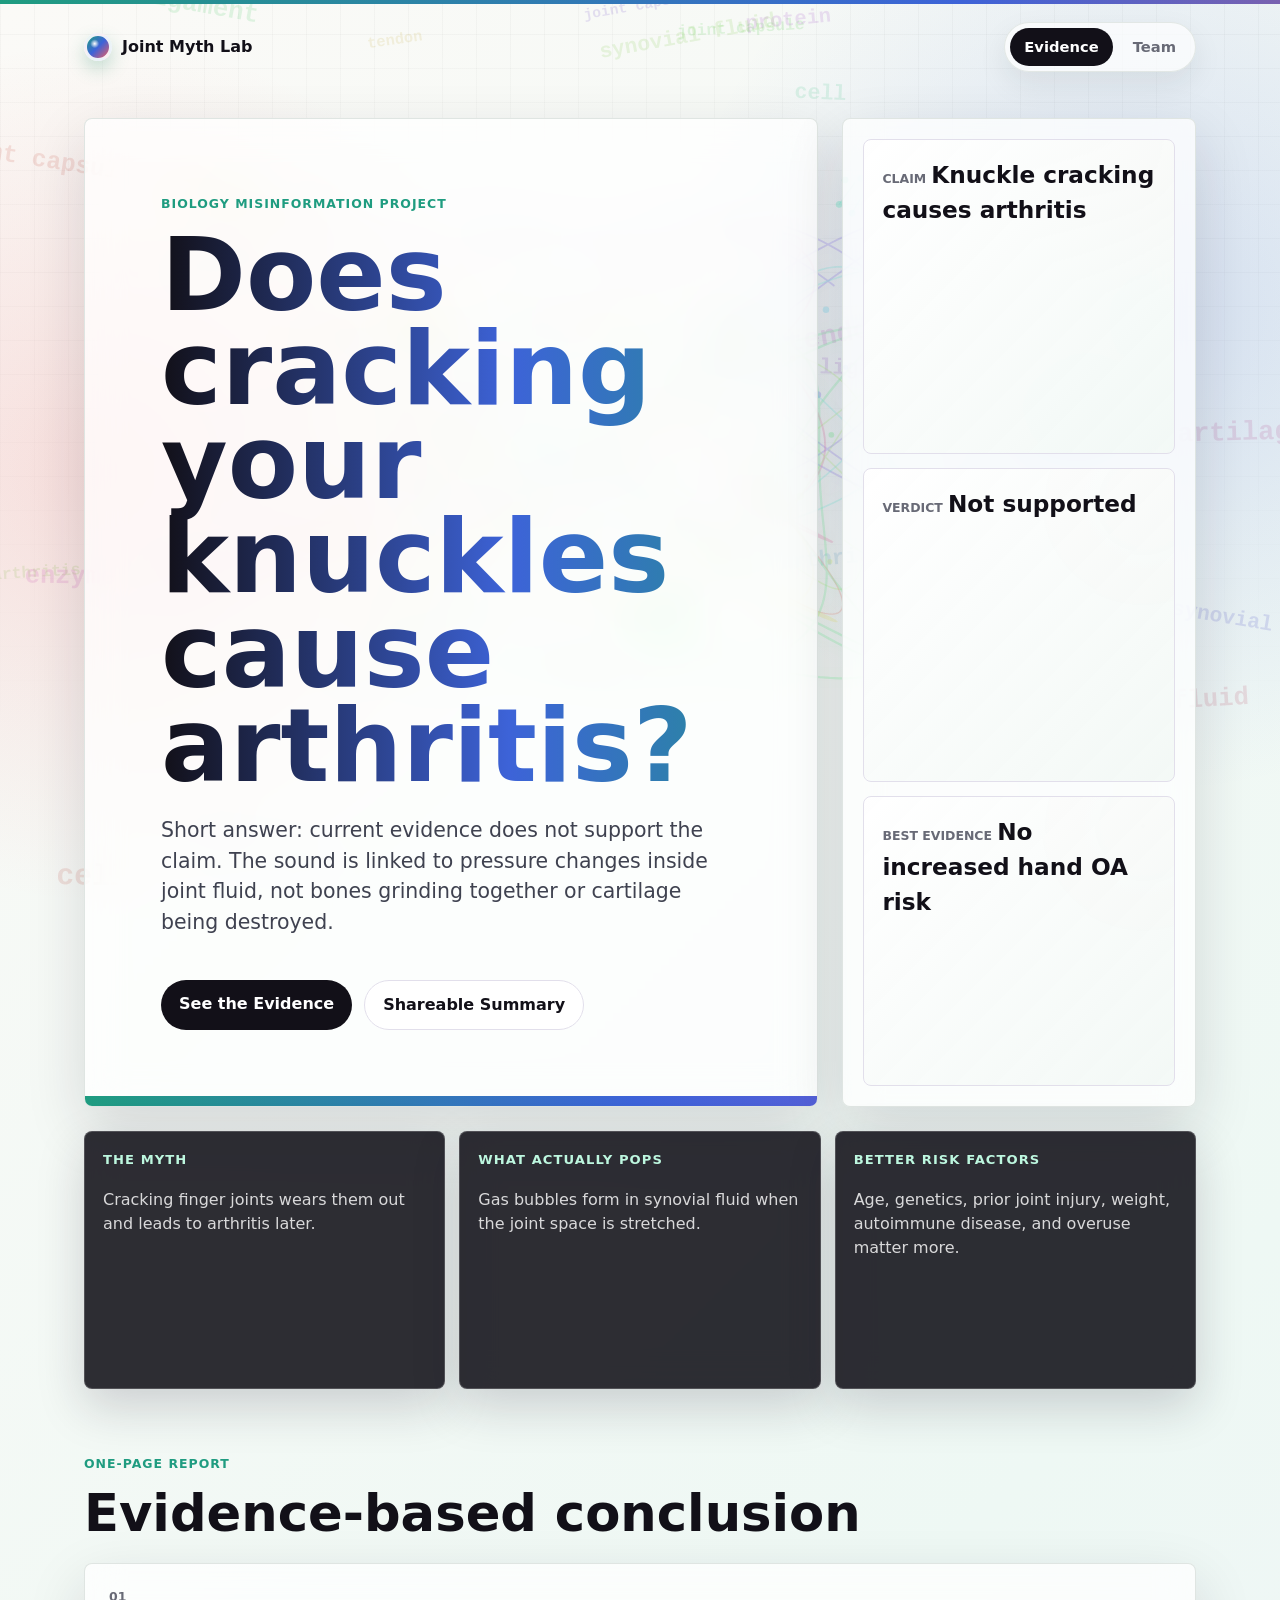
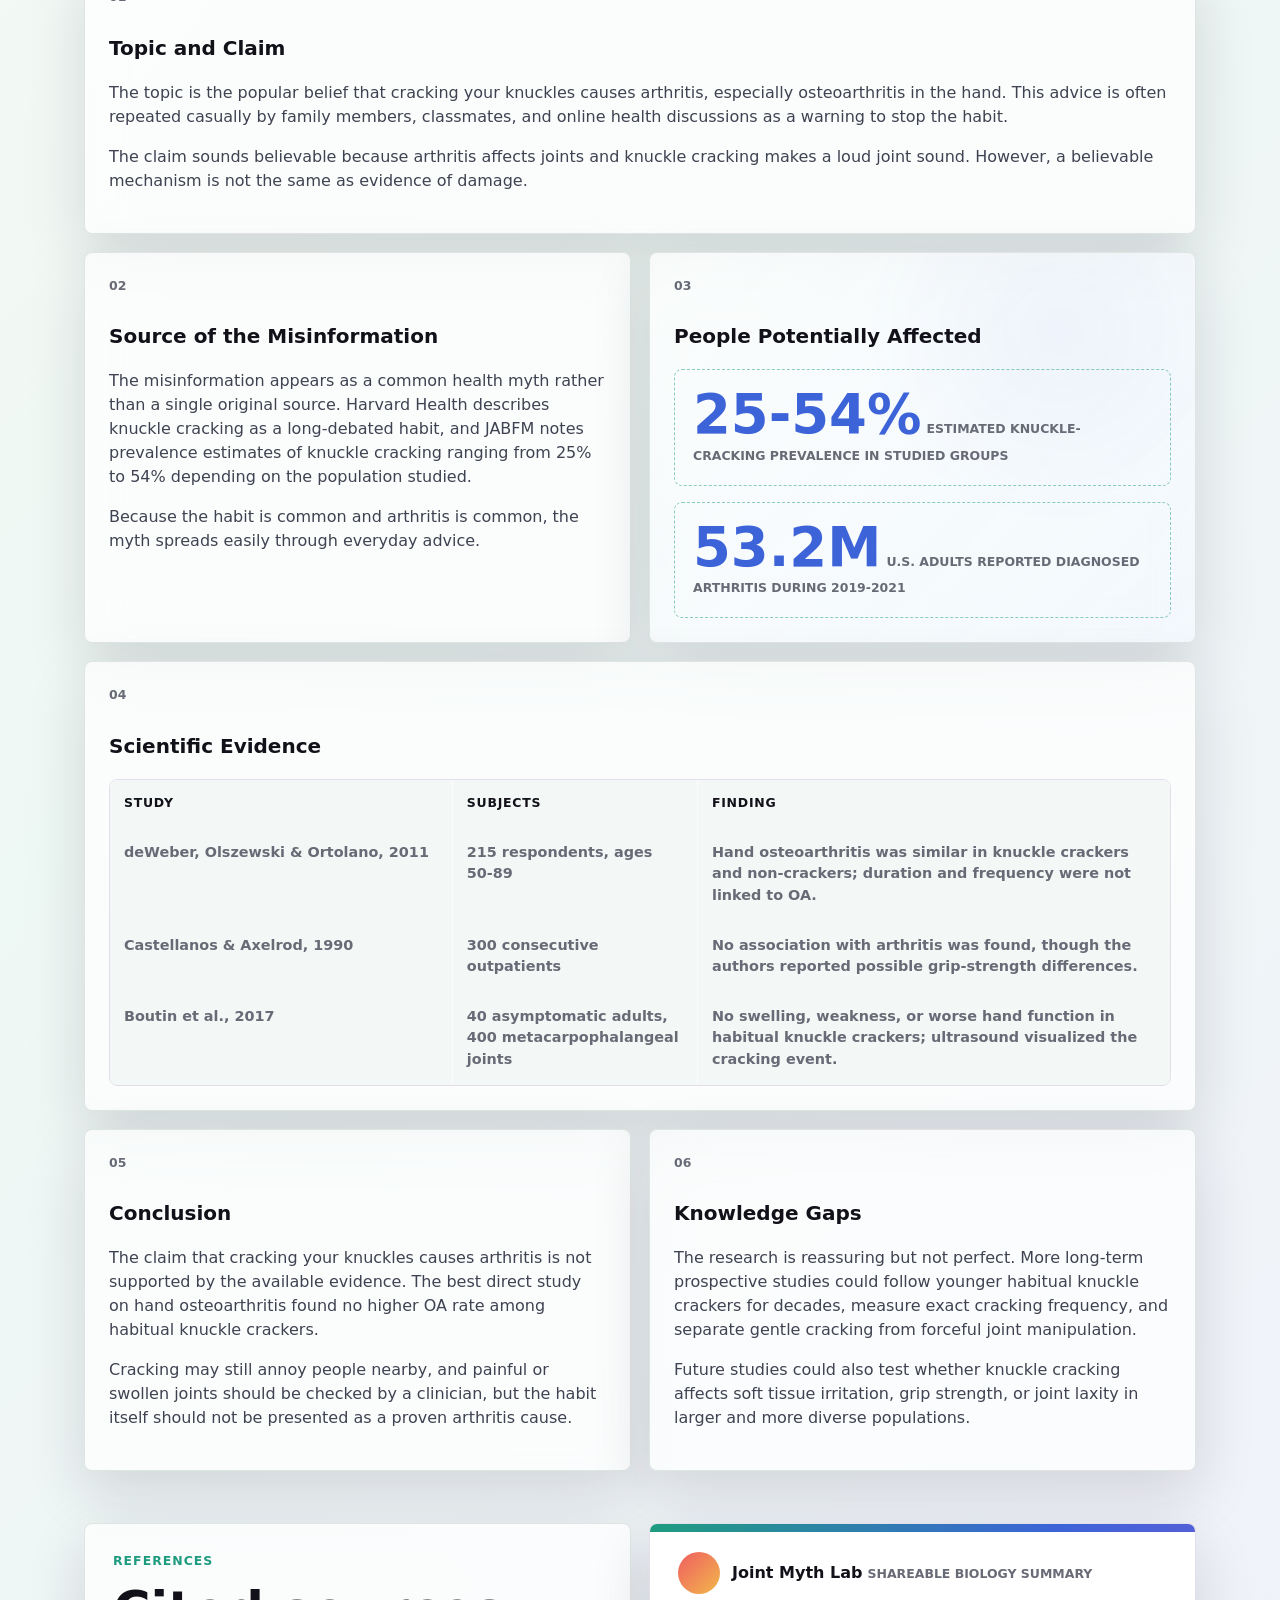
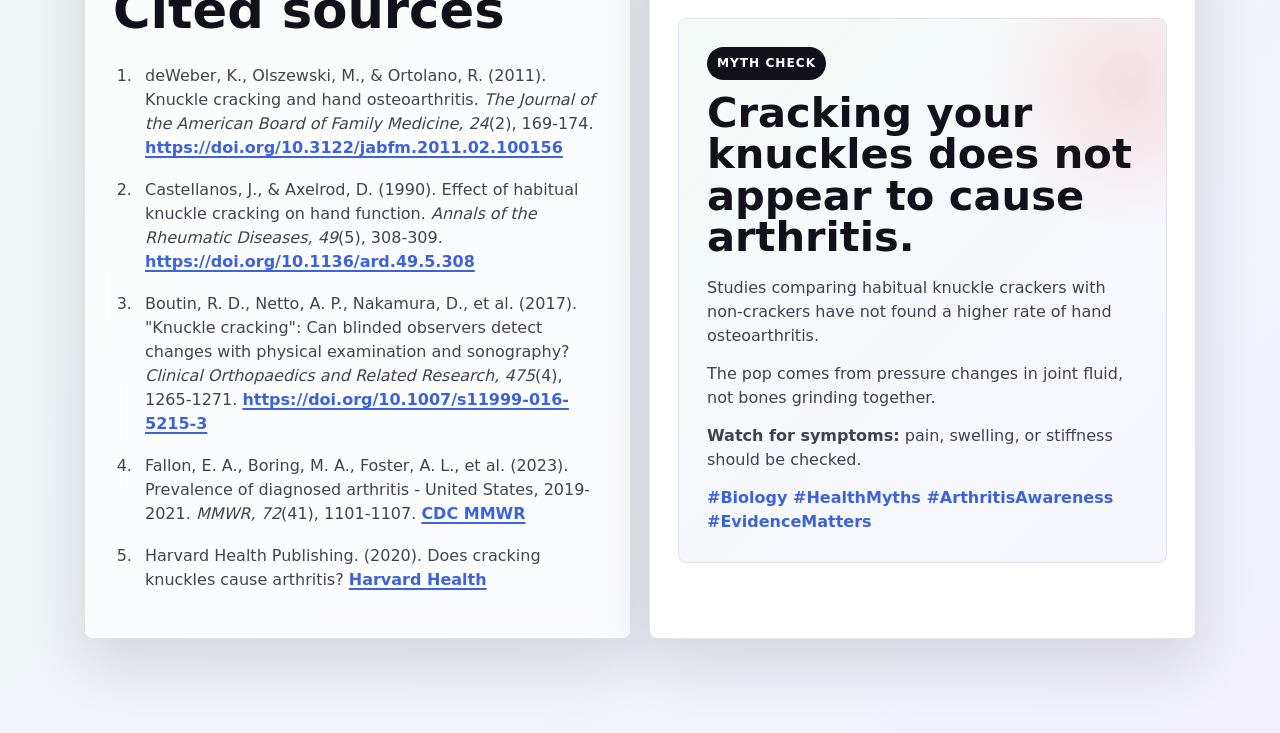
==== commit d1836d6e: "Add flippable evidence cards" ====
--- a/index.html
+++ b/index.html
@@ -31,15 +31,15 @@
           </div>
         </div>
         <aside class="hero-panel" aria-label="Project summary">
-          <div class="signal-card">
+          <div class="signal-card flip-card" data-back-title="Why this matters" data-back="This is a causal claim: it says one behavior directly creates a disease. Causal claims need evidence comparing people who do and do not have the exposure.">
             <span class="signal-label">Claim</span>
             <span class="signal-value">Knuckle cracking causes arthritis</span>
           </div>
-          <div class="signal-card">
+          <div class="signal-card flip-card" data-back-title="Evidence verdict" data-back="The best available studies do not show higher hand osteoarthritis rates in habitual knuckle crackers. That makes the claim unsupported, not proven true.">
             <span class="signal-label">Verdict</span>
             <span class="signal-value">Not supported</span>
           </div>
-          <div class="signal-card">
+          <div class="signal-card flip-card" data-back-title="Strongest point" data-back="The 2011 JABFM study checked radiographic hand osteoarthritis and found no meaningful difference between crackers and non-crackers.">
             <span class="signal-label">Best evidence</span>
             <span class="signal-value">No increased hand OA risk</span>
           </div>
@@ -47,15 +47,15 @@
       </section>
 
       <section class="myth-strip" aria-label="Claim breakdown">
-        <article>
+        <article class="flip-card" data-back-title="Why people believe it" data-back="The sound feels dramatic, and arthritis is a joint disease, so the myth sounds logical. But the pop is not evidence of cartilage damage.">
           <strong>The myth</strong>
           <span>Cracking finger joints wears them out and leads to arthritis later.</span>
         </article>
-        <article>
+        <article class="flip-card" data-back-title="Joint biology" data-back="Synovial fluid lubricates joints. Stretching the joint changes pressure, allowing dissolved gases to form a bubble that creates the pop.">
           <strong>What actually pops</strong>
           <span>Gas bubbles form in synovial fluid when the joint space is stretched.</span>
         </article>
-        <article>
+        <article class="flip-card" data-back-title="Real arthritis risks" data-back="Age, genetics, previous injury, some jobs, weight, and inflammatory diseases are better-supported arthritis risk factors than knuckle cracking.">
           <strong>Better risk factors</strong>
           <span>Age, genetics, prior joint injury, weight, autoimmune disease, and overuse matter more.</span>
         </article>
@@ -67,21 +67,21 @@
           <h2 id="evidence-title">Evidence-based conclusion</h2>
         </div>
 
-        <article class="content-card wide">
+        <article class="content-card wide flip-card" data-back-title="Claim type" data-back="This is a health-risk myth. The project tests whether the warning is supported by peer-reviewed evidence instead of repeating everyday advice.">
           <span class="card-number">01</span>
           <h3>Topic and Claim</h3>
           <p>The topic is the popular belief that cracking your knuckles causes arthritis, especially osteoarthritis in the hand. This advice is often repeated casually by family members, classmates, and online health discussions as a warning to stop the habit.</p>
           <p>The claim sounds believable because arthritis affects joints and knuckle cracking makes a loud joint sound. However, a believable mechanism is not the same as evidence of damage.</p>
         </article>
 
-        <article class="content-card">
+        <article class="content-card flip-card" data-back-title="Misinformation pathway" data-back="The claim spreads through family advice, school conversations, and online posts because it is simple, memorable, and hard to disprove by personal experience.">
           <span class="card-number">02</span>
           <h3>Source of the Misinformation</h3>
           <p>The misinformation appears as a common health myth rather than a single original source. Harvard Health describes knuckle cracking as a long-debated habit, and JABFM notes prevalence estimates of knuckle cracking ranging from 25% to 54% depending on the population studied.</p>
           <p>Because the habit is common and arthritis is common, the myth spreads easily through everyday advice.</p>
         </article>
 
-        <article class="content-card data-card">
+        <article class="content-card data-card flip-card" data-back-title="Affected audience" data-back="People affected include habitual knuckle crackers, people with arthritis anxiety, and anyone using the myth to explain joint pain without checking better causes.">
           <span class="card-number">03</span>
           <h3>People Potentially Affected</h3>
           <div class="metric-stack">
@@ -96,7 +96,7 @@
           </div>
         </article>
 
-        <article class="content-card wide">
+        <article class="content-card wide flip-card" data-back-title="How to read this evidence" data-back="The key comparison is whether people who crack knuckles have more hand osteoarthritis than people who do not. The reviewed studies do not show that pattern.">
           <span class="card-number">04</span>
           <h3>Scientific Evidence</h3>
           <div class="evidence-list">
@@ -123,14 +123,14 @@
           </div>
         </article>
 
-        <article class="content-card">
+        <article class="content-card flip-card" data-back-title="Practical takeaway" data-back="Cracking alone is not a proven arthritis cause. Pain, swelling, stiffness, or reduced movement are different and should be evaluated medically.">
           <span class="card-number">05</span>
           <h3>Conclusion</h3>
           <p>The claim that cracking your knuckles causes arthritis is not supported by the available evidence. The best direct study on hand osteoarthritis found no higher OA rate among habitual knuckle crackers.</p>
           <p>Cracking may still annoy people nearby, and painful or swollen joints should be checked by a clinician, but the habit itself should not be presented as a proven arthritis cause.</p>
         </article>
 
-        <article class="content-card">
+        <article class="content-card flip-card" data-back-title="Research caution" data-back="No study is perfect. The strongest future study would follow many young people over decades and measure cracking behavior before arthritis develops.">
           <span class="card-number">06</span>
           <h3>Knowledge Gaps</h3>
           <p>The research is reassuring but not perfect. More long-term prospective studies could follow younger habitual knuckle crackers for decades, measure exact cracking frequency, and separate gentle cracking from forceful joint manipulation.</p>
@@ -139,7 +139,7 @@
       </section>
 
       <section class="split-section" id="social">
-        <article class="feature-panel">
+        <article class="feature-panel flip-card" data-back-title="Why these sources count" data-back="The project uses peer-reviewed journal articles for the main conclusion, then CDC and Harvard Health for public-health context and readable medical explanation.">
           <p class="eyebrow">References</p>
           <h2>Cited sources</h2>
           <ol class="reference-list">
@@ -151,23 +151,25 @@
           </ol>
         </article>
 
-        <article class="social-preview" aria-label="Social media post draft">
+        <article class="social-preview flip-card" aria-label="Social media post draft" data-back-title="Post strategy" data-back="This version starts with the myth, gives the evidence result, explains the biology briefly, and ends with a symptom warning so it is useful without being alarmist.">
           <div class="social-topbar">
             <span class="avatar"></span>
             <div>
-              <strong>Social media post</strong>
-              <small>Education draft</small>
+              <strong>Joint Myth Lab</strong>
+              <small>Shareable biology summary</small>
             </div>
           </div>
           <div class="social-body">
-            <p><strong>Myth:</strong> Cracking your knuckles causes arthritis.</p>
-            <p><strong>Evidence check:</strong> Studies comparing knuckle crackers with non-crackers have not found a higher rate of hand osteoarthritis in people who crack their knuckles.</p>
-            <p><strong>Bottom line:</strong> The pop may be annoying, but it is not proven to cause arthritis. Pain, swelling, or stiffness is different: get that checked.</p>
+            <span class="post-badge">Myth check</span>
+            <h3>Cracking your knuckles does not appear to cause arthritis.</h3>
+            <p>Studies comparing habitual knuckle crackers with non-crackers have not found a higher rate of hand osteoarthritis.</p>
+            <p>The pop comes from pressure changes in joint fluid, not bones grinding together.</p>
+            <p><strong>Watch for symptoms:</strong> pain, swelling, or stiffness should be checked.</p>
             <p class="hashtags">#Biology #HealthMyths #ArthritisAwareness #EvidenceMatters</p>
           </div>
         </article>
       </section>
     </main>
-    <script src="bioscape.js?v=3"></script>
+    <script src="bioscape.js?v=4"></script>
   </body>
 </html>
--- a/styles.css
+++ b/styles.css
@@ -161,6 +161,72 @@
   transform-style: preserve-3d;
 }
 
+.flip-card {
+  cursor: pointer;
+  perspective: 1200px;
+}
+
+.flip-card:focus-visible {
+  outline: 3px solid rgba(61, 99, 216, 0.7);
+  outline-offset: 4px;
+}
+
+.flip-card .card-inner {
+  border-radius: inherit;
+  display: grid;
+  min-height: inherit;
+  transform-style: preserve-3d;
+  transition: transform 620ms cubic-bezier(0.2, 0.8, 0.2, 1);
+}
+
+.flip-card.is-flipped .card-inner {
+  transform: rotateY(180deg);
+}
+
+.card-face {
+  backface-visibility: hidden;
+  border-radius: inherit;
+  grid-area: 1 / 1;
+  min-height: inherit;
+}
+
+.card-face.back {
+  align-items: flex-start;
+  background:
+    radial-gradient(circle at 20% 20%, rgba(189, 247, 223, 0.32), transparent 12rem),
+    linear-gradient(135deg, #17141f, #263f54);
+  color: #fff;
+  display: flex;
+  flex-direction: column;
+  justify-content: center;
+  padding: 24px;
+  transform: rotateY(180deg);
+}
+
+.card-face.back strong {
+  color: #bdf7df;
+  display: block;
+  font-size: 0.8rem;
+  letter-spacing: 0.08em;
+  margin-bottom: 18px;
+  text-transform: uppercase;
+}
+
+.card-face.back p {
+  color: rgba(255, 255, 255, 0.86);
+  font-size: 1.02rem;
+  margin: 0;
+}
+
+.flip-hint {
+  color: rgba(255, 255, 255, 0.56);
+  font-size: 0.72rem;
+  font-weight: 800;
+  letter-spacing: 0.08em;
+  margin-top: 24px;
+  text-transform: uppercase;
+}
+
 .hero-content {
   border-radius: 8px;
   display: flex;
@@ -286,6 +352,36 @@
   padding: 18px;
   position: relative;
   overflow: hidden;
+}
+
+.signal-card.flip-card,
+.content-card.flip-card,
+.member-card.flip-card,
+.myth-strip .flip-card,
+.feature-panel.flip-card,
+.social-preview.flip-card {
+  padding: 0;
+}
+
+.signal-card .card-face.front,
+.content-card .card-face.front,
+.member-card .card-face.front,
+.myth-strip .card-face.front {
+  padding: 18px;
+}
+
+.content-card .card-face.front,
+.member-card .card-face.front {
+  padding: 24px;
+}
+
+.member-card .card-face.front {
+  padding: 22px;
+}
+
+.feature-panel .card-face.front,
+.social-preview .card-face.front {
+  padding: 28px;
 }
 
 .myth-strip {
@@ -522,24 +618,23 @@
 }
 
 .social-preview {
-  background:
-    radial-gradient(circle at 20% 20%, rgba(237, 106, 90, 0.35), transparent 12rem),
-    radial-gradient(circle at 82% 70%, rgba(50, 104, 198, 0.35), transparent 13rem),
-    #101214;
-  color: #fff;
+  background: #ffffff;
+  border: 1px solid rgba(226, 223, 235, 0.95);
+  color: var(--ink);
   overflow: hidden;
   position: relative;
 }
 
 .social-preview::before {
-  animation: scanline 5s linear infinite;
-  background: linear-gradient(transparent, rgba(255, 255, 255, 0.16), transparent);
+  animation: spectrum-drift 12s linear infinite;
+  background: linear-gradient(90deg, var(--green), var(--blue), var(--violet), var(--coral), var(--gold));
+  background-size: 300% 100%;
   content: "";
-  height: 35%;
+  height: 8px;
   left: 0;
   position: absolute;
   right: 0;
-  top: -40%;
+  top: 0;
 }
 
 .social-topbar {
@@ -561,14 +656,23 @@
 }
 
 .social-body {
-  background: rgba(255, 255, 255, 0.08);
-  border-radius: 8px;
-  margin: 28px 0;
+  background:
+    radial-gradient(circle at 92% 12%, rgba(239, 93, 96, 0.16), transparent 9rem),
+    linear-gradient(135deg, rgba(244, 250, 247, 0.95), rgba(246, 246, 255, 0.96));
+  border: 1px solid var(--line);
+  border-radius: 8px;
+  margin: 24px 0 0;
   padding: 28px;
 }
 
+.social-body h3 {
+  font-size: clamp(1.7rem, 3.5vw, 2.6rem);
+  line-height: 1;
+  margin: 12px 0 18px;
+}
+
 .social-body p {
-  color: rgba(255, 255, 255, 0.88);
+  color: #3f4250;
   margin-bottom: 14px;
 }
 
@@ -577,8 +681,20 @@
 }
 
 .hashtags {
-  color: #bdf7df !important;
+  color: var(--blue) !important;
   font-weight: 800;
+}
+
+.post-badge {
+  background: var(--ink);
+  border-radius: 999px;
+  color: #fff;
+  display: inline-flex;
+  font-size: 0.76rem;
+  font-weight: 850;
+  letter-spacing: 0.08em;
+  padding: 7px 10px;
+  text-transform: uppercase;
 }
 
 .social-footer {
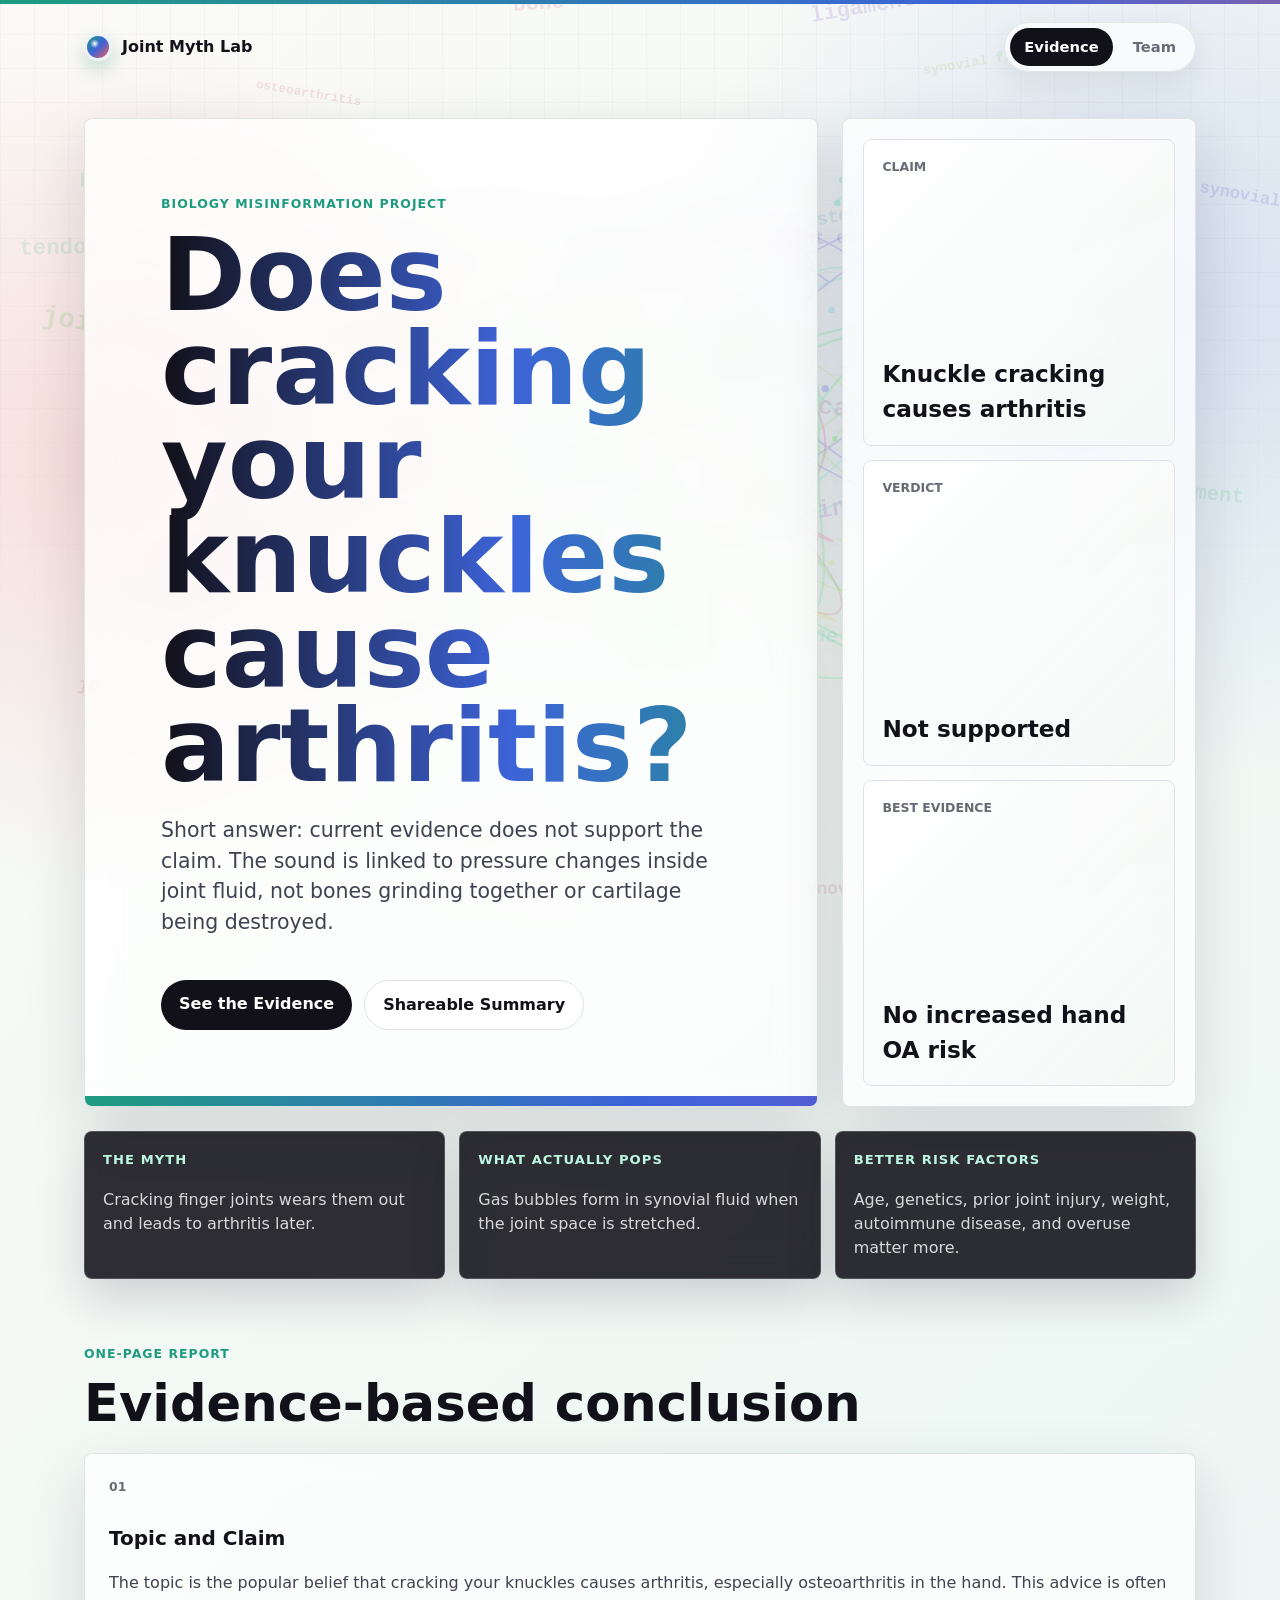
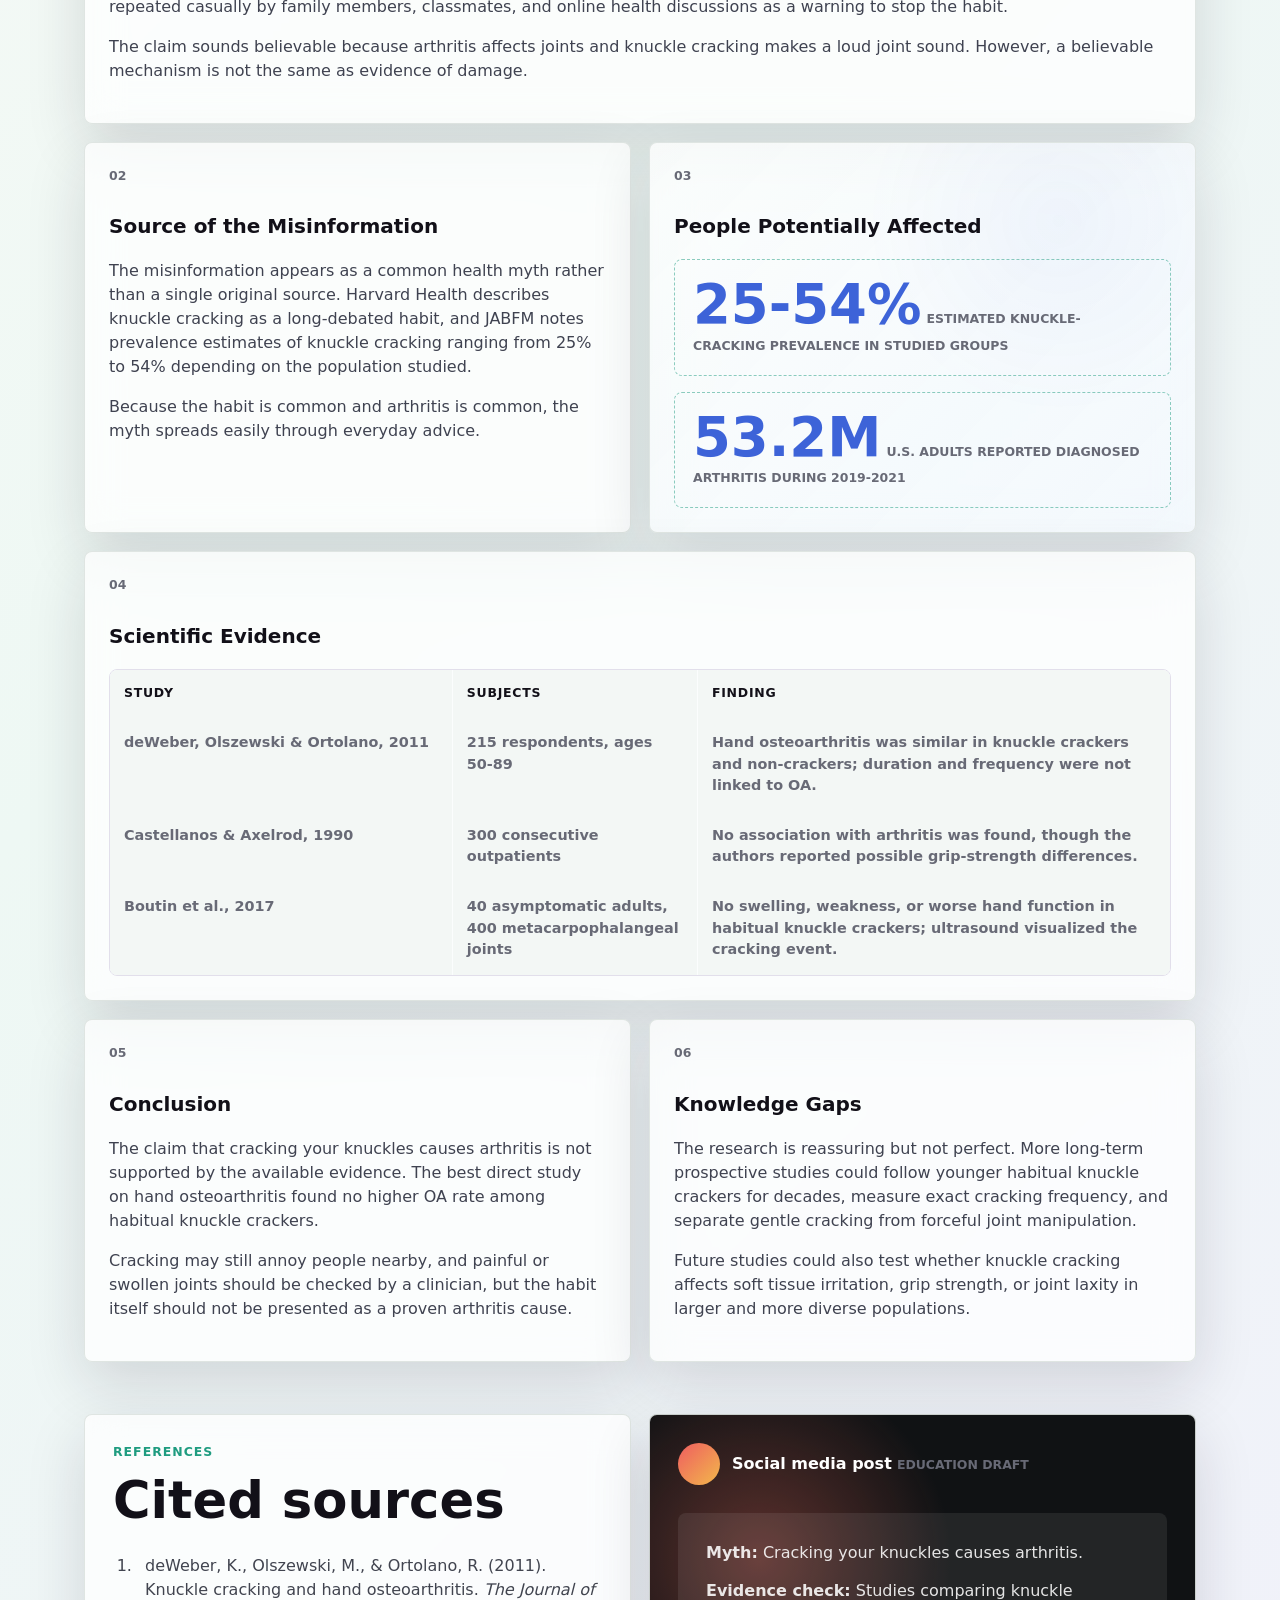
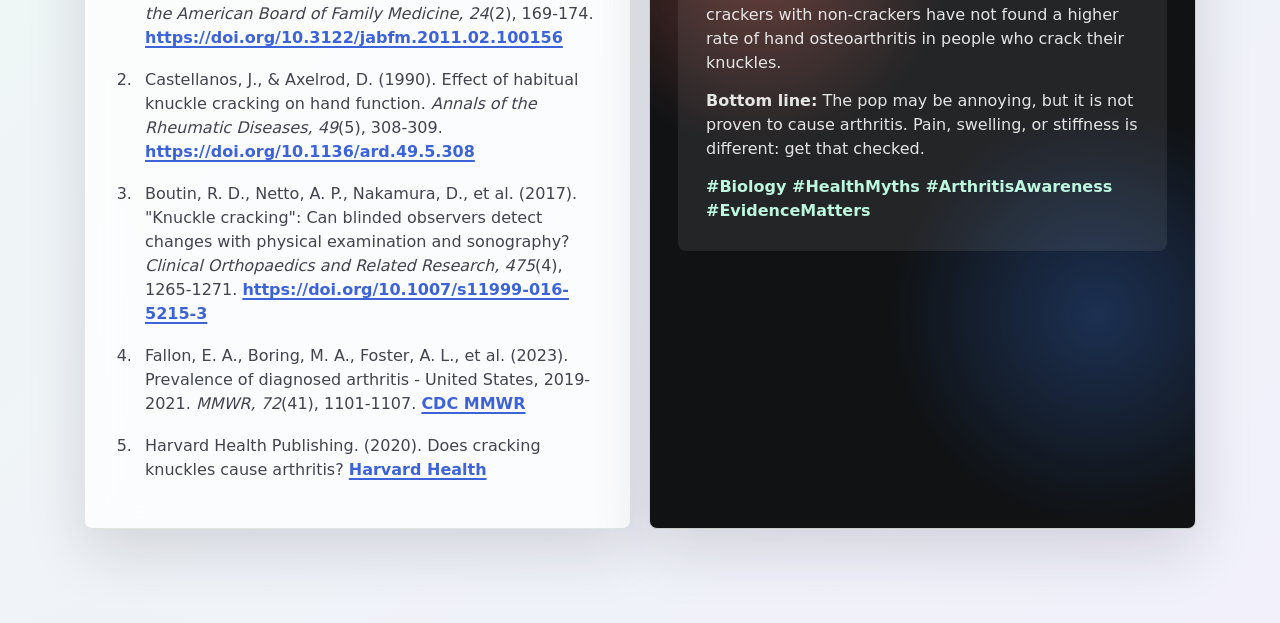
==== commit 97b46cea: "Revert "Add flippable evidence cards" This reverts commit d1836d6ed3af848fc0da6f92c862c431d9fc77da." ====
--- a/index.html
+++ b/index.html
@@ -31,15 +31,15 @@
           </div>
         </div>
         <aside class="hero-panel" aria-label="Project summary">
-          <div class="signal-card flip-card" data-back-title="Why this matters" data-back="This is a causal claim: it says one behavior directly creates a disease. Causal claims need evidence comparing people who do and do not have the exposure.">
+          <div class="signal-card">
             <span class="signal-label">Claim</span>
             <span class="signal-value">Knuckle cracking causes arthritis</span>
           </div>
-          <div class="signal-card flip-card" data-back-title="Evidence verdict" data-back="The best available studies do not show higher hand osteoarthritis rates in habitual knuckle crackers. That makes the claim unsupported, not proven true.">
+          <div class="signal-card">
             <span class="signal-label">Verdict</span>
             <span class="signal-value">Not supported</span>
           </div>
-          <div class="signal-card flip-card" data-back-title="Strongest point" data-back="The 2011 JABFM study checked radiographic hand osteoarthritis and found no meaningful difference between crackers and non-crackers.">
+          <div class="signal-card">
             <span class="signal-label">Best evidence</span>
             <span class="signal-value">No increased hand OA risk</span>
           </div>
@@ -47,15 +47,15 @@
       </section>
 
       <section class="myth-strip" aria-label="Claim breakdown">
-        <article class="flip-card" data-back-title="Why people believe it" data-back="The sound feels dramatic, and arthritis is a joint disease, so the myth sounds logical. But the pop is not evidence of cartilage damage.">
+        <article>
           <strong>The myth</strong>
           <span>Cracking finger joints wears them out and leads to arthritis later.</span>
         </article>
-        <article class="flip-card" data-back-title="Joint biology" data-back="Synovial fluid lubricates joints. Stretching the joint changes pressure, allowing dissolved gases to form a bubble that creates the pop.">
+        <article>
           <strong>What actually pops</strong>
           <span>Gas bubbles form in synovial fluid when the joint space is stretched.</span>
         </article>
-        <article class="flip-card" data-back-title="Real arthritis risks" data-back="Age, genetics, previous injury, some jobs, weight, and inflammatory diseases are better-supported arthritis risk factors than knuckle cracking.">
+        <article>
           <strong>Better risk factors</strong>
           <span>Age, genetics, prior joint injury, weight, autoimmune disease, and overuse matter more.</span>
         </article>
@@ -67,21 +67,21 @@
           <h2 id="evidence-title">Evidence-based conclusion</h2>
         </div>
 
-        <article class="content-card wide flip-card" data-back-title="Claim type" data-back="This is a health-risk myth. The project tests whether the warning is supported by peer-reviewed evidence instead of repeating everyday advice.">
+        <article class="content-card wide">
           <span class="card-number">01</span>
           <h3>Topic and Claim</h3>
           <p>The topic is the popular belief that cracking your knuckles causes arthritis, especially osteoarthritis in the hand. This advice is often repeated casually by family members, classmates, and online health discussions as a warning to stop the habit.</p>
           <p>The claim sounds believable because arthritis affects joints and knuckle cracking makes a loud joint sound. However, a believable mechanism is not the same as evidence of damage.</p>
         </article>
 
-        <article class="content-card flip-card" data-back-title="Misinformation pathway" data-back="The claim spreads through family advice, school conversations, and online posts because it is simple, memorable, and hard to disprove by personal experience.">
+        <article class="content-card">
           <span class="card-number">02</span>
           <h3>Source of the Misinformation</h3>
           <p>The misinformation appears as a common health myth rather than a single original source. Harvard Health describes knuckle cracking as a long-debated habit, and JABFM notes prevalence estimates of knuckle cracking ranging from 25% to 54% depending on the population studied.</p>
           <p>Because the habit is common and arthritis is common, the myth spreads easily through everyday advice.</p>
         </article>
 
-        <article class="content-card data-card flip-card" data-back-title="Affected audience" data-back="People affected include habitual knuckle crackers, people with arthritis anxiety, and anyone using the myth to explain joint pain without checking better causes.">
+        <article class="content-card data-card">
           <span class="card-number">03</span>
           <h3>People Potentially Affected</h3>
           <div class="metric-stack">
@@ -96,7 +96,7 @@
           </div>
         </article>
 
-        <article class="content-card wide flip-card" data-back-title="How to read this evidence" data-back="The key comparison is whether people who crack knuckles have more hand osteoarthritis than people who do not. The reviewed studies do not show that pattern.">
+        <article class="content-card wide">
           <span class="card-number">04</span>
           <h3>Scientific Evidence</h3>
           <div class="evidence-list">
@@ -123,14 +123,14 @@
           </div>
         </article>
 
-        <article class="content-card flip-card" data-back-title="Practical takeaway" data-back="Cracking alone is not a proven arthritis cause. Pain, swelling, stiffness, or reduced movement are different and should be evaluated medically.">
+        <article class="content-card">
           <span class="card-number">05</span>
           <h3>Conclusion</h3>
           <p>The claim that cracking your knuckles causes arthritis is not supported by the available evidence. The best direct study on hand osteoarthritis found no higher OA rate among habitual knuckle crackers.</p>
           <p>Cracking may still annoy people nearby, and painful or swollen joints should be checked by a clinician, but the habit itself should not be presented as a proven arthritis cause.</p>
         </article>
 
-        <article class="content-card flip-card" data-back-title="Research caution" data-back="No study is perfect. The strongest future study would follow many young people over decades and measure cracking behavior before arthritis develops.">
+        <article class="content-card">
           <span class="card-number">06</span>
           <h3>Knowledge Gaps</h3>
           <p>The research is reassuring but not perfect. More long-term prospective studies could follow younger habitual knuckle crackers for decades, measure exact cracking frequency, and separate gentle cracking from forceful joint manipulation.</p>
@@ -139,7 +139,7 @@
       </section>
 
       <section class="split-section" id="social">
-        <article class="feature-panel flip-card" data-back-title="Why these sources count" data-back="The project uses peer-reviewed journal articles for the main conclusion, then CDC and Harvard Health for public-health context and readable medical explanation.">
+        <article class="feature-panel">
           <p class="eyebrow">References</p>
           <h2>Cited sources</h2>
           <ol class="reference-list">
@@ -151,25 +151,23 @@
           </ol>
         </article>
 
-        <article class="social-preview flip-card" aria-label="Social media post draft" data-back-title="Post strategy" data-back="This version starts with the myth, gives the evidence result, explains the biology briefly, and ends with a symptom warning so it is useful without being alarmist.">
+        <article class="social-preview" aria-label="Social media post draft">
           <div class="social-topbar">
             <span class="avatar"></span>
             <div>
-              <strong>Joint Myth Lab</strong>
-              <small>Shareable biology summary</small>
+              <strong>Social media post</strong>
+              <small>Education draft</small>
             </div>
           </div>
           <div class="social-body">
-            <span class="post-badge">Myth check</span>
-            <h3>Cracking your knuckles does not appear to cause arthritis.</h3>
-            <p>Studies comparing habitual knuckle crackers with non-crackers have not found a higher rate of hand osteoarthritis.</p>
-            <p>The pop comes from pressure changes in joint fluid, not bones grinding together.</p>
-            <p><strong>Watch for symptoms:</strong> pain, swelling, or stiffness should be checked.</p>
+            <p><strong>Myth:</strong> Cracking your knuckles causes arthritis.</p>
+            <p><strong>Evidence check:</strong> Studies comparing knuckle crackers with non-crackers have not found a higher rate of hand osteoarthritis in people who crack their knuckles.</p>
+            <p><strong>Bottom line:</strong> The pop may be annoying, but it is not proven to cause arthritis. Pain, swelling, or stiffness is different: get that checked.</p>
             <p class="hashtags">#Biology #HealthMyths #ArthritisAwareness #EvidenceMatters</p>
           </div>
         </article>
       </section>
     </main>
-    <script src="bioscape.js?v=4"></script>
+    <script src="bioscape.js?v=3"></script>
   </body>
 </html>
--- a/styles.css
+++ b/styles.css
@@ -161,72 +161,6 @@
   transform-style: preserve-3d;
 }
 
-.flip-card {
-  cursor: pointer;
-  perspective: 1200px;
-}
-
-.flip-card:focus-visible {
-  outline: 3px solid rgba(61, 99, 216, 0.7);
-  outline-offset: 4px;
-}
-
-.flip-card .card-inner {
-  border-radius: inherit;
-  display: grid;
-  min-height: inherit;
-  transform-style: preserve-3d;
-  transition: transform 620ms cubic-bezier(0.2, 0.8, 0.2, 1);
-}
-
-.flip-card.is-flipped .card-inner {
-  transform: rotateY(180deg);
-}
-
-.card-face {
-  backface-visibility: hidden;
-  border-radius: inherit;
-  grid-area: 1 / 1;
-  min-height: inherit;
-}
-
-.card-face.back {
-  align-items: flex-start;
-  background:
-    radial-gradient(circle at 20% 20%, rgba(189, 247, 223, 0.32), transparent 12rem),
-    linear-gradient(135deg, #17141f, #263f54);
-  color: #fff;
-  display: flex;
-  flex-direction: column;
-  justify-content: center;
-  padding: 24px;
-  transform: rotateY(180deg);
-}
-
-.card-face.back strong {
-  color: #bdf7df;
-  display: block;
-  font-size: 0.8rem;
-  letter-spacing: 0.08em;
-  margin-bottom: 18px;
-  text-transform: uppercase;
-}
-
-.card-face.back p {
-  color: rgba(255, 255, 255, 0.86);
-  font-size: 1.02rem;
-  margin: 0;
-}
-
-.flip-hint {
-  color: rgba(255, 255, 255, 0.56);
-  font-size: 0.72rem;
-  font-weight: 800;
-  letter-spacing: 0.08em;
-  margin-top: 24px;
-  text-transform: uppercase;
-}
-
 .hero-content {
   border-radius: 8px;
   display: flex;
@@ -352,36 +286,6 @@
   padding: 18px;
   position: relative;
   overflow: hidden;
-}
-
-.signal-card.flip-card,
-.content-card.flip-card,
-.member-card.flip-card,
-.myth-strip .flip-card,
-.feature-panel.flip-card,
-.social-preview.flip-card {
-  padding: 0;
-}
-
-.signal-card .card-face.front,
-.content-card .card-face.front,
-.member-card .card-face.front,
-.myth-strip .card-face.front {
-  padding: 18px;
-}
-
-.content-card .card-face.front,
-.member-card .card-face.front {
-  padding: 24px;
-}
-
-.member-card .card-face.front {
-  padding: 22px;
-}
-
-.feature-panel .card-face.front,
-.social-preview .card-face.front {
-  padding: 28px;
 }
 
 .myth-strip {
@@ -618,23 +522,24 @@
 }
 
 .social-preview {
-  background: #ffffff;
-  border: 1px solid rgba(226, 223, 235, 0.95);
-  color: var(--ink);
+  background:
+    radial-gradient(circle at 20% 20%, rgba(237, 106, 90, 0.35), transparent 12rem),
+    radial-gradient(circle at 82% 70%, rgba(50, 104, 198, 0.35), transparent 13rem),
+    #101214;
+  color: #fff;
   overflow: hidden;
   position: relative;
 }
 
 .social-preview::before {
-  animation: spectrum-drift 12s linear infinite;
-  background: linear-gradient(90deg, var(--green), var(--blue), var(--violet), var(--coral), var(--gold));
-  background-size: 300% 100%;
+  animation: scanline 5s linear infinite;
+  background: linear-gradient(transparent, rgba(255, 255, 255, 0.16), transparent);
   content: "";
-  height: 8px;
+  height: 35%;
   left: 0;
   position: absolute;
   right: 0;
-  top: 0;
+  top: -40%;
 }
 
 .social-topbar {
@@ -656,23 +561,14 @@
 }
 
 .social-body {
-  background:
-    radial-gradient(circle at 92% 12%, rgba(239, 93, 96, 0.16), transparent 9rem),
-    linear-gradient(135deg, rgba(244, 250, 247, 0.95), rgba(246, 246, 255, 0.96));
-  border: 1px solid var(--line);
-  border-radius: 8px;
-  margin: 24px 0 0;
+  background: rgba(255, 255, 255, 0.08);
+  border-radius: 8px;
+  margin: 28px 0;
   padding: 28px;
 }
 
-.social-body h3 {
-  font-size: clamp(1.7rem, 3.5vw, 2.6rem);
-  line-height: 1;
-  margin: 12px 0 18px;
-}
-
 .social-body p {
-  color: #3f4250;
+  color: rgba(255, 255, 255, 0.88);
   margin-bottom: 14px;
 }
 
@@ -681,20 +577,8 @@
 }
 
 .hashtags {
-  color: var(--blue) !important;
+  color: #bdf7df !important;
   font-weight: 800;
-}
-
-.post-badge {
-  background: var(--ink);
-  border-radius: 999px;
-  color: #fff;
-  display: inline-flex;
-  font-size: 0.76rem;
-  font-weight: 850;
-  letter-spacing: 0.08em;
-  padding: 7px 10px;
-  text-transform: uppercase;
 }
 
 .social-footer {
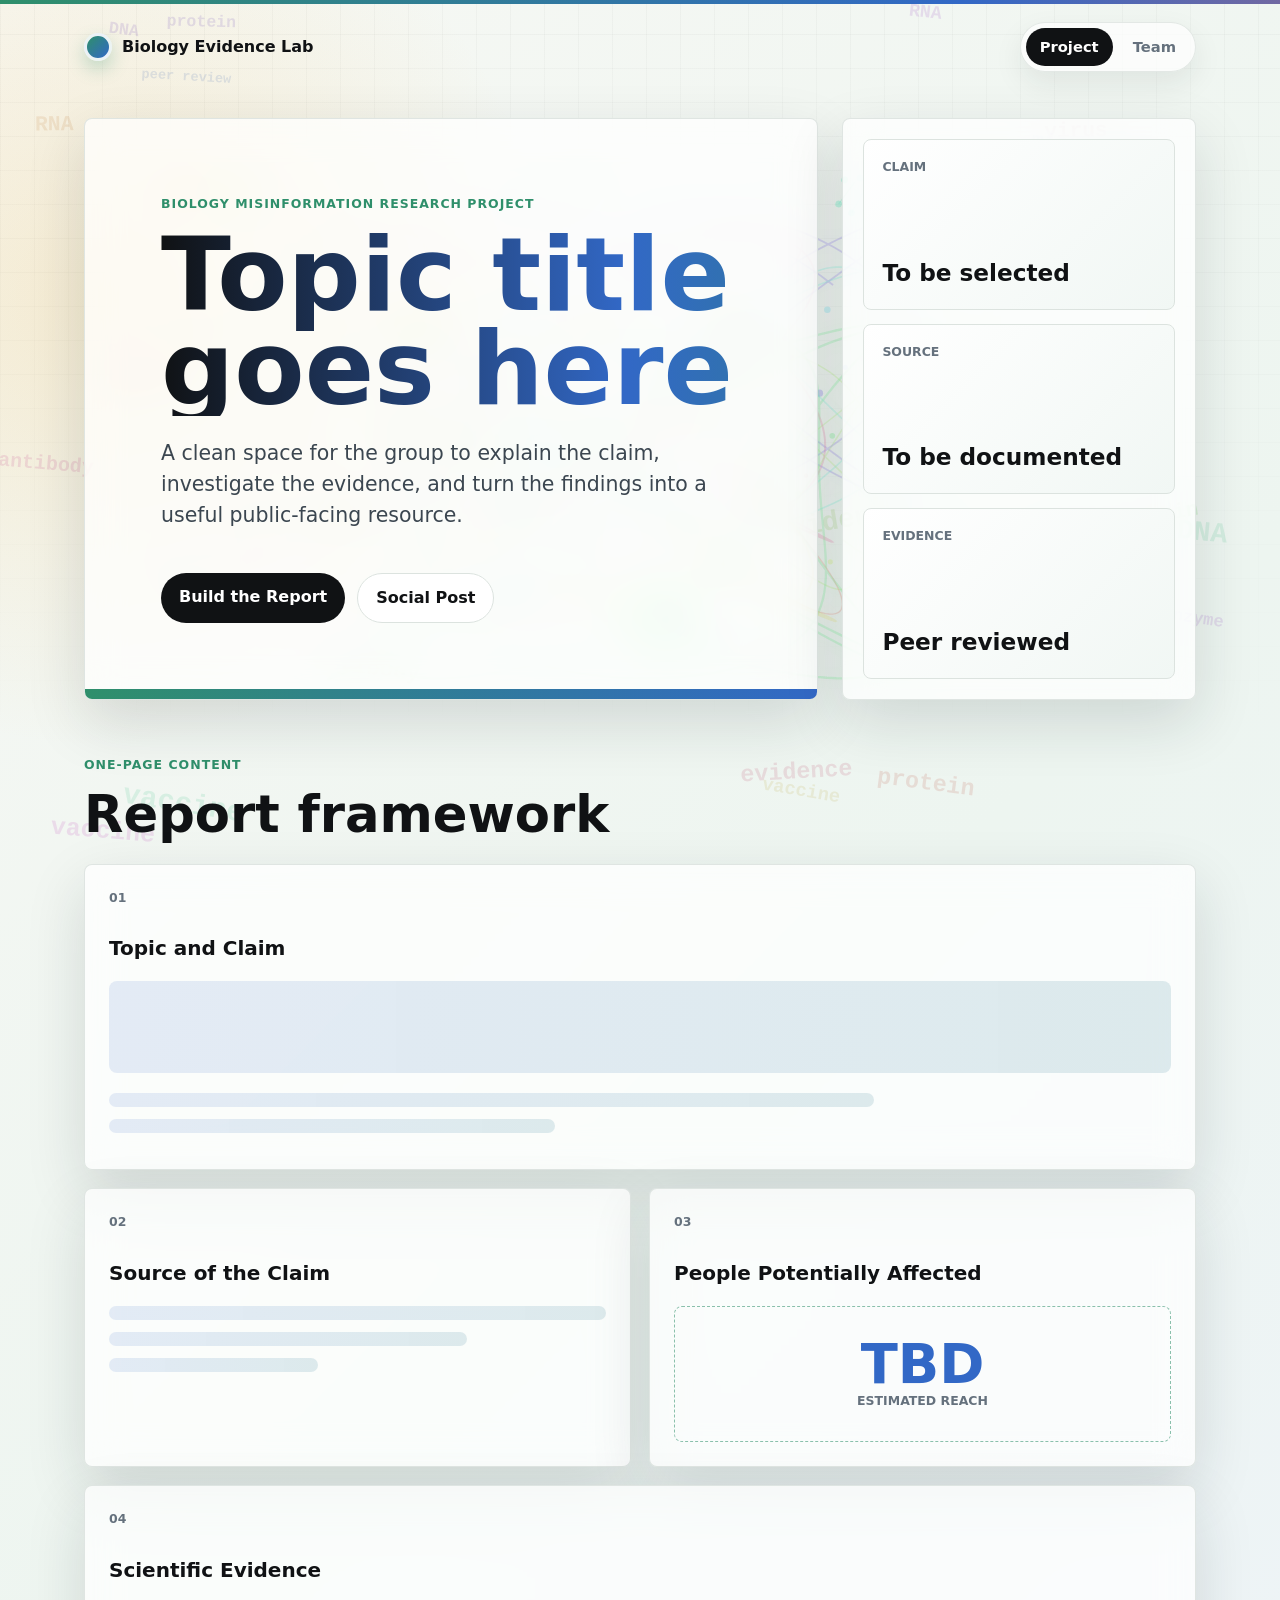
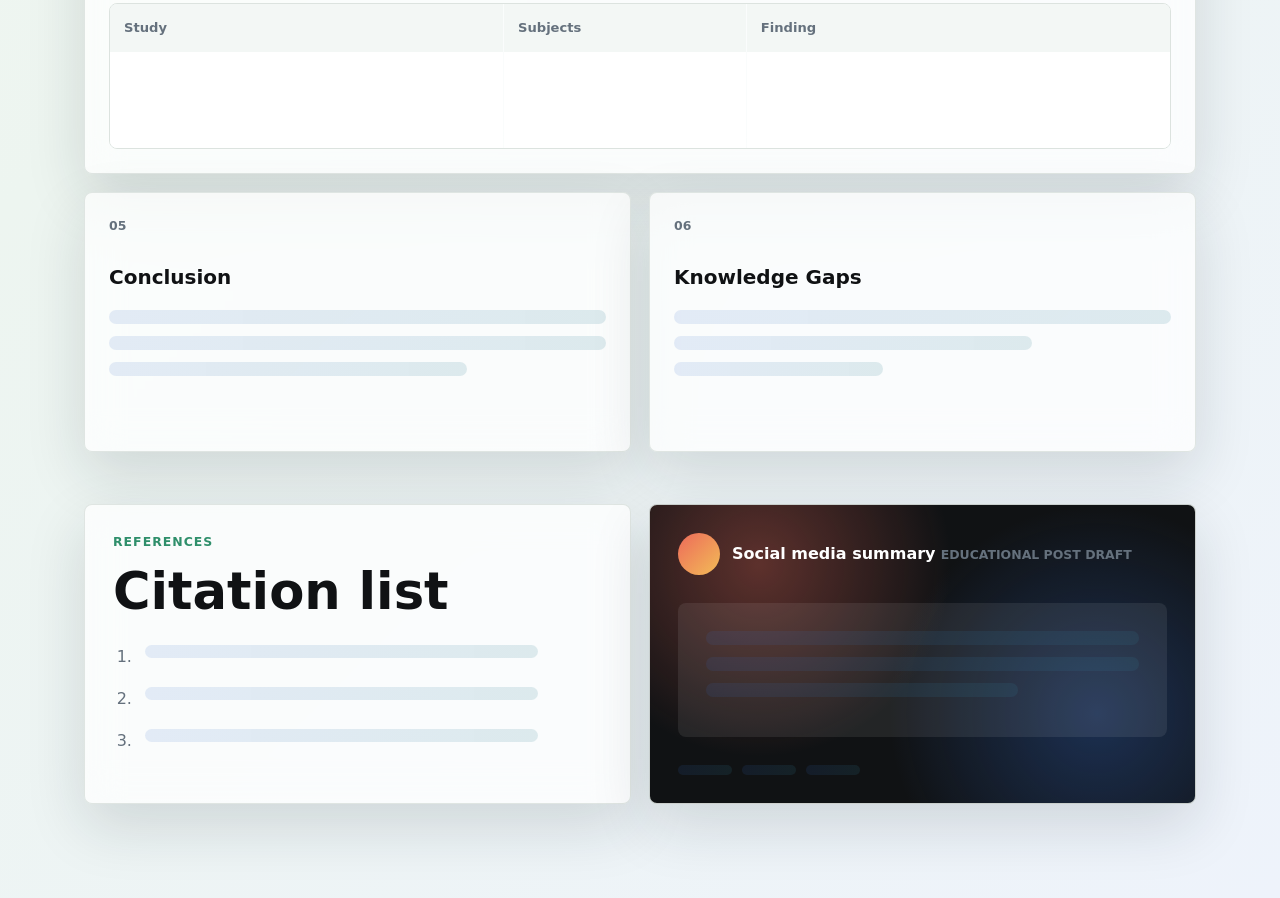
==== commit 7e0455a3: "Revert "Build knuckle cracking myth project" This reverts commit 90670b8cc57b7b0e9a9eed4d728a51f644d" ====
--- a/index.html
+++ b/index.html
@@ -3,7 +3,7 @@
   <head>
     <meta charset="utf-8">
     <meta name="viewport" content="width=device-width, initial-scale=1">
-    <title>Knuckle Cracking vs. Arthritis</title>
+    <title>Biology Misinformation Project</title>
     <link rel="stylesheet" href="styles.css">
   </head>
   <body>
@@ -11,10 +11,10 @@
     <header class="site-header">
       <a class="brand" href="index.html">
         <span class="brand-mark"></span>
-        <span>Joint Myth Lab</span>
+        <span>Biology Evidence Lab</span>
       </a>
       <nav class="nav-links" aria-label="Primary navigation">
-        <a href="index.html" aria-current="page">Evidence</a>
+        <a href="index.html" aria-current="page">Project</a>
         <a href="team.html">Team</a>
       </nav>
     </header>
@@ -22,77 +22,58 @@
     <main>
       <section class="hero">
         <div class="hero-content">
-          <p class="eyebrow">Biology misinformation project</p>
-          <h1>Does cracking your knuckles cause arthritis?</h1>
-          <p class="hero-copy">Short answer: current evidence does not support the claim. The sound is linked to pressure changes inside joint fluid, not bones grinding together or cartilage being destroyed.</p>
+          <p class="eyebrow">Biology misinformation research project</p>
+          <h1>Topic title goes here</h1>
+          <p class="hero-copy">A clean space for the group to explain the claim, investigate the evidence, and turn the findings into a useful public-facing resource.</p>
           <div class="hero-actions">
-            <a class="button primary" href="#evidence">See the Evidence</a>
-            <a class="button secondary" href="#social">Shareable Summary</a>
+            <a class="button primary" href="#report">Build the Report</a>
+            <a class="button secondary" href="#social">Social Post</a>
           </div>
         </div>
-        <aside class="hero-panel" aria-label="Project summary">
+        <div class="hero-panel" aria-label="Project status summary">
           <div class="signal-card">
             <span class="signal-label">Claim</span>
-            <span class="signal-value">Knuckle cracking causes arthritis</span>
+            <span class="signal-value">To be selected</span>
           </div>
           <div class="signal-card">
-            <span class="signal-label">Verdict</span>
-            <span class="signal-value">Not supported</span>
+            <span class="signal-label">Source</span>
+            <span class="signal-value">To be documented</span>
           </div>
           <div class="signal-card">
-            <span class="signal-label">Best evidence</span>
-            <span class="signal-value">No increased hand OA risk</span>
+            <span class="signal-label">Evidence</span>
+            <span class="signal-value">Peer reviewed</span>
           </div>
-        </aside>
+        </div>
       </section>
 
-      <section class="myth-strip" aria-label="Claim breakdown">
-        <article>
-          <strong>The myth</strong>
-          <span>Cracking finger joints wears them out and leads to arthritis later.</span>
-        </article>
-        <article>
-          <strong>What actually pops</strong>
-          <span>Gas bubbles form in synovial fluid when the joint space is stretched.</span>
-        </article>
-        <article>
-          <strong>Better risk factors</strong>
-          <span>Age, genetics, prior joint injury, weight, autoimmune disease, and overuse matter more.</span>
-        </article>
-      </section>
-
-      <section class="section-grid" id="evidence" aria-labelledby="evidence-title">
+      <section class="section-grid" id="report" aria-labelledby="report-title">
         <div class="section-heading">
-          <p class="eyebrow">One-page report</p>
-          <h2 id="evidence-title">Evidence-based conclusion</h2>
+          <p class="eyebrow">One-page content</p>
+          <h2 id="report-title">Report framework</h2>
         </div>
 
         <article class="content-card wide">
           <span class="card-number">01</span>
           <h3>Topic and Claim</h3>
-          <p>The topic is the popular belief that cracking your knuckles causes arthritis, especially osteoarthritis in the hand. This advice is often repeated casually by family members, classmates, and online health discussions as a warning to stop the habit.</p>
-          <p>The claim sounds believable because arthritis affects joints and knuckle cracking makes a loud joint sound. However, a believable mechanism is not the same as evidence of damage.</p>
+          <div class="placeholder-block"></div>
+          <div class="placeholder-line medium"></div>
+          <div class="placeholder-line short"></div>
         </article>
 
         <article class="content-card">
           <span class="card-number">02</span>
-          <h3>Source of the Misinformation</h3>
-          <p>The misinformation appears as a common health myth rather than a single original source. Harvard Health describes knuckle cracking as a long-debated habit, and JABFM notes prevalence estimates of knuckle cracking ranging from 25% to 54% depending on the population studied.</p>
-          <p>Because the habit is common and arthritis is common, the myth spreads easily through everyday advice.</p>
+          <h3>Source of the Claim</h3>
+          <div class="placeholder-line"></div>
+          <div class="placeholder-line medium"></div>
+          <div class="placeholder-line short"></div>
         </article>
 
-        <article class="content-card data-card">
+        <article class="content-card">
           <span class="card-number">03</span>
           <h3>People Potentially Affected</h3>
-          <div class="metric-stack">
-            <div>
-              <span class="metric-value">25-54%</span>
-              <span class="metric-label">estimated knuckle-cracking prevalence in studied groups</span>
-            </div>
-            <div>
-              <span class="metric-value">53.2M</span>
-              <span class="metric-label">U.S. adults reported diagnosed arthritis during 2019-2021</span>
-            </div>
+          <div class="metric-shell">
+            <span class="metric-value">TBD</span>
+            <span class="metric-label">estimated reach</span>
           </div>
         </article>
 
@@ -105,20 +86,15 @@
               <span>Subjects</span>
               <span>Finding</span>
             </div>
-            <div class="evidence-row">
-              <span>deWeber, Olszewski & Ortolano, 2011</span>
-              <span>215 respondents, ages 50-89</span>
-              <span>Hand osteoarthritis was similar in knuckle crackers and non-crackers; duration and frequency were not linked to OA.</span>
+            <div class="evidence-row empty">
+              <span></span>
+              <span></span>
+              <span></span>
             </div>
-            <div class="evidence-row">
-              <span>Castellanos & Axelrod, 1990</span>
-              <span>300 consecutive outpatients</span>
-              <span>No association with arthritis was found, though the authors reported possible grip-strength differences.</span>
-            </div>
-            <div class="evidence-row">
-              <span>Boutin et al., 2017</span>
-              <span>40 asymptomatic adults, 400 metacarpophalangeal joints</span>
-              <span>No swelling, weakness, or worse hand function in habitual knuckle crackers; ultrasound visualized the cracking event.</span>
+            <div class="evidence-row empty">
+              <span></span>
+              <span></span>
+              <span></span>
             </div>
           </div>
         </article>
@@ -126,48 +102,52 @@
         <article class="content-card">
           <span class="card-number">05</span>
           <h3>Conclusion</h3>
-          <p>The claim that cracking your knuckles causes arthritis is not supported by the available evidence. The best direct study on hand osteoarthritis found no higher OA rate among habitual knuckle crackers.</p>
-          <p>Cracking may still annoy people nearby, and painful or swollen joints should be checked by a clinician, but the habit itself should not be presented as a proven arthritis cause.</p>
+          <div class="placeholder-line"></div>
+          <div class="placeholder-line"></div>
+          <div class="placeholder-line medium"></div>
         </article>
 
         <article class="content-card">
           <span class="card-number">06</span>
           <h3>Knowledge Gaps</h3>
-          <p>The research is reassuring but not perfect. More long-term prospective studies could follow younger habitual knuckle crackers for decades, measure exact cracking frequency, and separate gentle cracking from forceful joint manipulation.</p>
-          <p>Future studies could also test whether knuckle cracking affects soft tissue irritation, grip strength, or joint laxity in larger and more diverse populations.</p>
+          <div class="placeholder-line"></div>
+          <div class="placeholder-line medium"></div>
+          <div class="placeholder-line short"></div>
         </article>
       </section>
 
       <section class="split-section" id="social">
         <article class="feature-panel">
           <p class="eyebrow">References</p>
-          <h2>Cited sources</h2>
+          <h2>Citation list</h2>
           <ol class="reference-list">
-            <li>deWeber, K., Olszewski, M., & Ortolano, R. (2011). Knuckle cracking and hand osteoarthritis. <em>The Journal of the American Board of Family Medicine, 24</em>(2), 169-174. <a href="https://doi.org/10.3122/jabfm.2011.02.100156">https://doi.org/10.3122/jabfm.2011.02.100156</a></li>
-            <li>Castellanos, J., & Axelrod, D. (1990). Effect of habitual knuckle cracking on hand function. <em>Annals of the Rheumatic Diseases, 49</em>(5), 308-309. <a href="https://doi.org/10.1136/ard.49.5.308">https://doi.org/10.1136/ard.49.5.308</a></li>
-            <li>Boutin, R. D., Netto, A. P., Nakamura, D., et al. (2017). "Knuckle cracking": Can blinded observers detect changes with physical examination and sonography? <em>Clinical Orthopaedics and Related Research, 475</em>(4), 1265-1271. <a href="https://doi.org/10.1007/s11999-016-5215-3">https://doi.org/10.1007/s11999-016-5215-3</a></li>
-            <li>Fallon, E. A., Boring, M. A., Foster, A. L., et al. (2023). Prevalence of diagnosed arthritis - United States, 2019-2021. <em>MMWR, 72</em>(41), 1101-1107. <a href="https://www.cdc.gov/mmwr/volumes/72/wr/mm7241a1.htm">CDC MMWR</a></li>
-            <li>Harvard Health Publishing. (2020). Does cracking knuckles cause arthritis? <a href="https://www.health.harvard.edu/pain/does-cracking-knuckles-cause-arthritis">Harvard Health</a></li>
+            <li><span></span></li>
+            <li><span></span></li>
+            <li><span></span></li>
           </ol>
         </article>
 
-        <article class="social-preview" aria-label="Social media post draft">
+        <article class="social-preview">
           <div class="social-topbar">
             <span class="avatar"></span>
             <div>
-              <strong>Social media post</strong>
-              <small>Education draft</small>
+              <strong>Social media summary</strong>
+              <small>Educational post draft</small>
             </div>
           </div>
           <div class="social-body">
-            <p><strong>Myth:</strong> Cracking your knuckles causes arthritis.</p>
-            <p><strong>Evidence check:</strong> Studies comparing knuckle crackers with non-crackers have not found a higher rate of hand osteoarthritis in people who crack their knuckles.</p>
-            <p><strong>Bottom line:</strong> The pop may be annoying, but it is not proven to cause arthritis. Pain, swelling, or stiffness is different: get that checked.</p>
-            <p class="hashtags">#Biology #HealthMyths #ArthritisAwareness #EvidenceMatters</p>
+            <div class="placeholder-line"></div>
+            <div class="placeholder-line"></div>
+            <div class="placeholder-line medium"></div>
+          </div>
+          <div class="social-footer">
+            <span></span>
+            <span></span>
+            <span></span>
           </div>
         </article>
       </section>
     </main>
-    <script src="bioscape.js?v=3"></script>
+    <script src="bioscape.js?v=2"></script>
   </body>
 </html>
--- a/styles.css
+++ b/styles.css
@@ -1,15 +1,14 @@
 :root {
-  --ink: #121018;
-  --muted: #686a76;
-  --paper: #f8f7fb;
+  --ink: #101214;
+  --muted: #65717d;
+  --paper: #f7f8f4;
   --panel: #ffffff;
-  --line: #e2dfeb;
-  --green: #1f9c80;
-  --blue: #3d63d8;
-  --coral: #ef5d60;
-  --gold: #f2b84b;
-  --violet: #805ad5;
-  --shadow: 0 22px 60px rgba(29, 24, 46, 0.14);
+  --line: #dce3df;
+  --green: #2f8f6b;
+  --blue: #3268c6;
+  --coral: #ed6a5a;
+  --gold: #f2bc57;
+  --shadow: 0 22px 60px rgba(22, 35, 42, 0.14);
 }
 
 * {
@@ -23,9 +22,8 @@
 body {
   margin: 0;
   background:
-    radial-gradient(circle at 8% 12%, rgba(239, 93, 96, 0.18), transparent 27rem),
-    radial-gradient(circle at 90% 8%, rgba(61, 99, 216, 0.17), transparent 30rem),
-    linear-gradient(135deg, #fbfaf7 0%, #eef8f4 48%, #f1f0fb 100%);
+    radial-gradient(circle at 8% 12%, rgba(242, 188, 87, 0.22), transparent 28rem),
+    linear-gradient(135deg, #f7f8f4 0%, #edf5f0 48%, #eef3fb 100%);
   color: var(--ink);
   font-family: Inter, ui-sans-serif, system-ui, -apple-system, BlinkMacSystemFont, "Segoe UI", sans-serif;
   line-height: 1.5;
@@ -100,8 +98,7 @@
 .brand-mark {
   animation: nucleus-spin 7s linear infinite;
   background:
-    radial-gradient(circle at 35% 35%, #fff, transparent 22%),
-    linear-gradient(135deg, var(--green), var(--blue), var(--coral));
+    linear-gradient(135deg, var(--green), var(--blue));
   border: 3px solid rgba(255, 255, 255, 0.9);
   border-radius: 999px;
   box-shadow: 0 8px 18px rgba(47, 143, 107, 0.28);
@@ -174,7 +171,7 @@
 .hero-content::after {
   animation: spectrum-drift 10s linear infinite;
   background:
-    linear-gradient(90deg, var(--green), var(--blue), var(--violet), var(--coral), var(--gold));
+    linear-gradient(90deg, var(--green), var(--blue), var(--coral), var(--gold));
   background-size: 300% 100%;
   bottom: 0;
   content: "";
@@ -201,7 +198,7 @@
 }
 
 h1 {
-  background: linear-gradient(90deg, #121018, #3d63d8, #1f9c80, #ef5d60, #121018);
+  background: linear-gradient(90deg, #101214, #3268c6, #2f8f6b, #101214);
   background-size: 240% 100%;
   -webkit-background-clip: text;
   animation: title-spectrum 9s ease-in-out infinite;
@@ -230,12 +227,6 @@
   max-width: 660px;
 }
 
-.hero-content p:not(.eyebrow),
-.content-card p,
-.page-hero p {
-  color: #3f4250;
-}
-
 .hero-actions {
   display: flex;
   flex-wrap: wrap;
@@ -274,9 +265,7 @@
 }
 
 .signal-card {
-  background:
-    linear-gradient(135deg, rgba(255, 255, 255, 0.96), rgba(242, 248, 245, 0.9)),
-    radial-gradient(circle at 90% 10%, rgba(239, 93, 96, 0.14), transparent 8rem);
+  background: linear-gradient(135deg, #ffffff, #f1f7f4);
   border: 1px solid var(--line);
   border-radius: 8px;
   display: flex;
@@ -286,39 +275,6 @@
   padding: 18px;
   position: relative;
   overflow: hidden;
-}
-
-.myth-strip {
-  display: grid;
-  gap: 14px;
-  grid-template-columns: repeat(3, minmax(0, 1fr));
-  padding: 24px 0 10px;
-}
-
-.myth-strip article {
-  backdrop-filter: blur(16px) saturate(1.15);
-  background: rgba(18, 16, 24, 0.88);
-  border: 1px solid rgba(255, 255, 255, 0.18);
-  border-radius: 8px;
-  box-shadow: 0 18px 48px rgba(29, 24, 46, 0.18);
-  color: #fff;
-  min-height: 145px;
-  padding: 18px;
-}
-
-.myth-strip strong {
-  color: #bdf7df;
-  display: block;
-  font-size: 0.82rem;
-  letter-spacing: 0.08em;
-  margin-bottom: 18px;
-  text-transform: uppercase;
-}
-
-.myth-strip span {
-  color: rgba(255, 255, 255, 0.82);
-  display: block;
-  font-size: 1rem;
 }
 
 .signal-card::before,
@@ -373,8 +329,6 @@
   border-radius: 8px;
   min-height: 260px;
   padding: 24px;
-  position: relative;
-  overflow: hidden;
 }
 
 .content-card.wide {
@@ -426,23 +380,6 @@
   min-height: 136px;
 }
 
-.data-card {
-  background:
-    linear-gradient(135deg, rgba(255, 255, 255, 0.76), rgba(244, 249, 255, 0.72)),
-    radial-gradient(circle at 75% 20%, rgba(61, 99, 216, 0.18), transparent 12rem);
-}
-
-.metric-stack {
-  display: grid;
-  gap: 16px;
-}
-
-.metric-stack > div {
-  border: 1px dashed rgba(31, 156, 128, 0.5);
-  border-radius: 8px;
-  padding: 18px;
-}
-
 .metric-value {
   animation: metric-pulse 3.5s ease-in-out infinite;
   color: var(--blue);
@@ -460,24 +397,20 @@
 .evidence-row {
   display: grid;
   gap: 1px;
-  grid-template-columns: 1.05fr 0.75fr 1.45fr;
+  grid-template-columns: 1.3fr 0.8fr 1.4fr;
 }
 
 .evidence-row span {
   background: #f3f7f5;
   color: var(--muted);
-  font-size: 0.9rem;
-  font-weight: 650;
+  font-size: 0.82rem;
+  font-weight: 800;
   min-height: 48px;
   padding: 14px;
 }
 
-.evidence-row:first-child span {
-  color: var(--ink);
-  font-size: 0.78rem;
-  font-weight: 850;
-  letter-spacing: 0.06em;
-  text-transform: uppercase;
+.evidence-row.empty span {
+  background: #fff;
 }
 
 .split-section {
@@ -500,18 +433,9 @@
 }
 
 .reference-list li {
-  color: #41444f;
+  color: var(--muted);
   margin-bottom: 18px;
   padding-left: 8px;
-}
-
-.reference-list a {
-  color: var(--blue);
-  font-weight: 800;
-  overflow-wrap: anywhere;
-  text-decoration: underline;
-  text-decoration-thickness: 2px;
-  text-underline-offset: 3px;
 }
 
 .reference-list span {
@@ -567,20 +491,6 @@
   padding: 28px;
 }
 
-.social-body p {
-  color: rgba(255, 255, 255, 0.88);
-  margin-bottom: 14px;
-}
-
-.social-body p:last-child {
-  margin-bottom: 0;
-}
-
-.hashtags {
-  color: #bdf7df !important;
-  font-weight: 800;
-}
-
 .social-footer {
   display: flex;
   gap: 10px;
@@ -707,8 +617,7 @@
   .hero,
   .section-grid,
   .split-section,
-  .team-grid,
-  .myth-strip {
+  .team-grid {
     grid-template-columns: 1fr;
   }
 
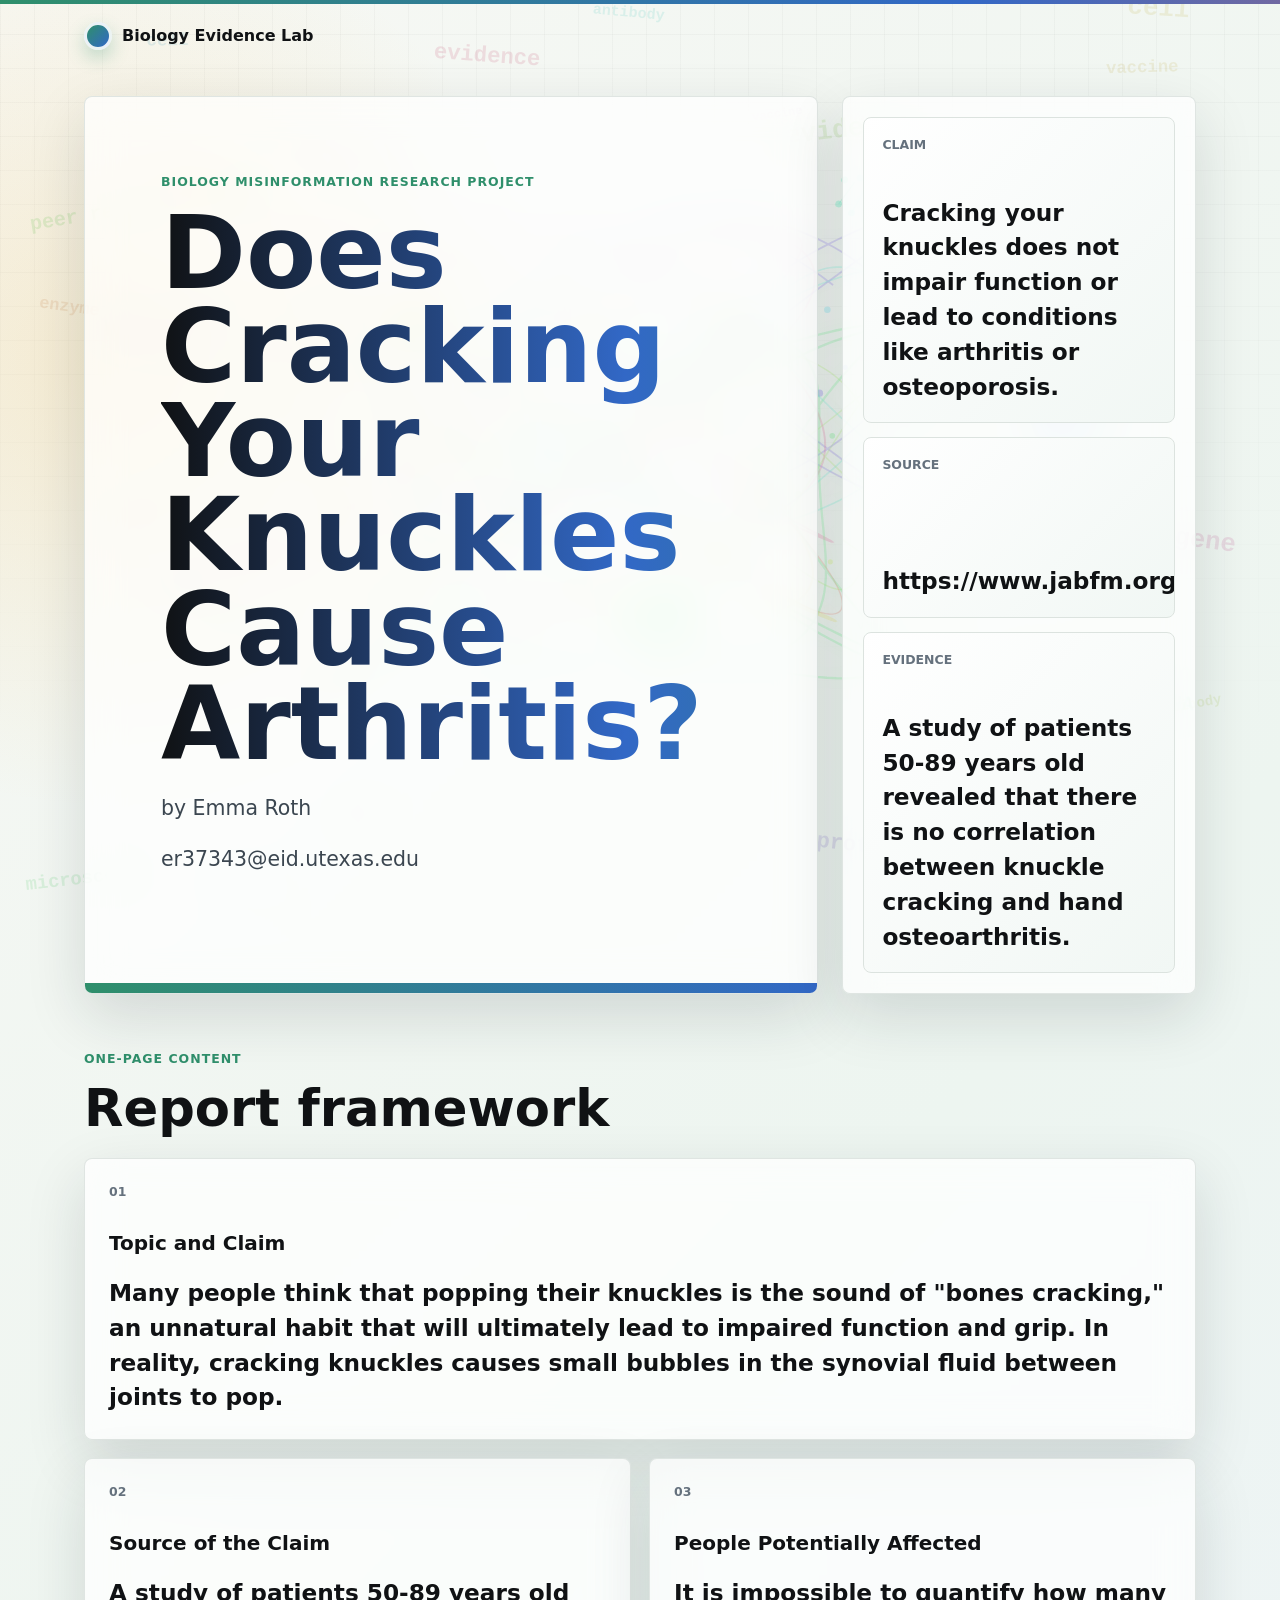
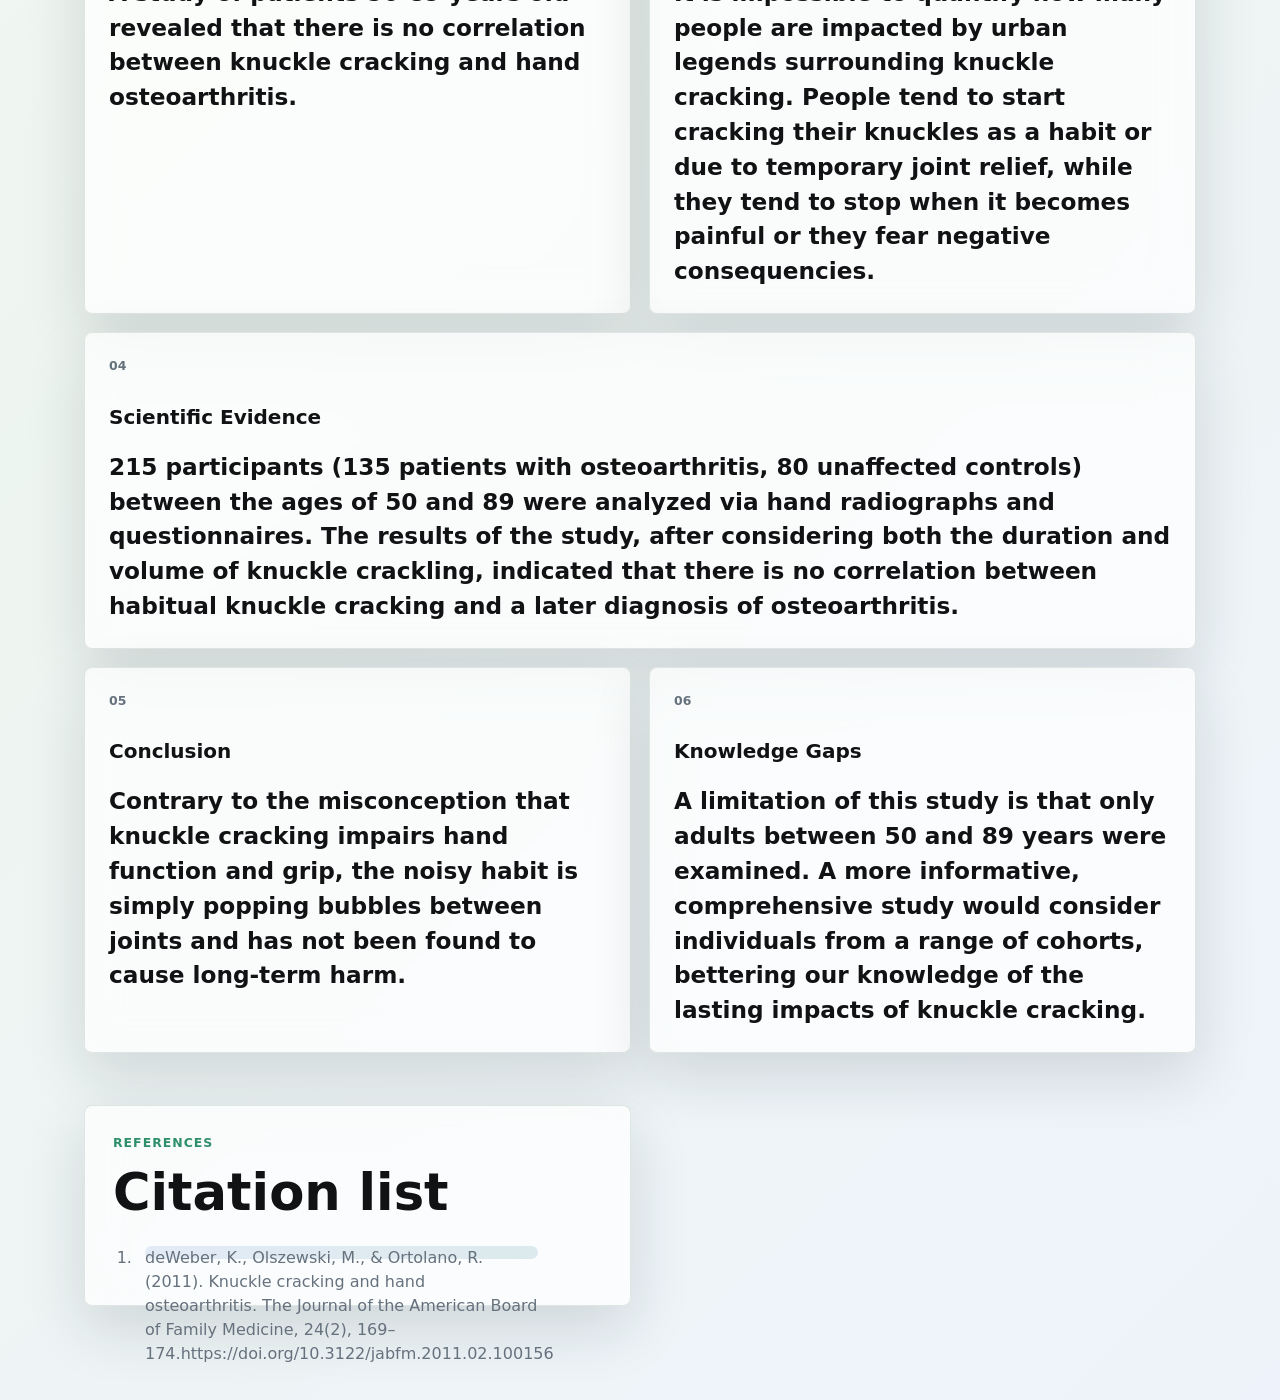
==== commit 871b2a0e: "Update site content and editing setup" ====
--- a/index.html
+++ b/index.html
@@ -13,35 +13,30 @@
         <span class="brand-mark"></span>
         <span>Biology Evidence Lab</span>
       </a>
-      <nav class="nav-links" aria-label="Primary navigation">
-        <a href="index.html" aria-current="page">Project</a>
-        <a href="team.html">Team</a>
-      </nav>
     </header>
 
     <main>
       <section class="hero">
         <div class="hero-content">
           <p class="eyebrow">Biology misinformation research project</p>
-          <h1>Topic title goes here</h1>
-          <p class="hero-copy">A clean space for the group to explain the claim, investigate the evidence, and turn the findings into a useful public-facing resource.</p>
+          <h1>Does Cracking Your Knuckles Cause Arthritis?</h1>
+          <p class="hero-copy">by Emma Roth</p>
+          <p class="hero-copy">er37343@eid.utexas.edu</p>
           <div class="hero-actions">
-            <a class="button primary" href="#report">Build the Report</a>
-            <a class="button secondary" href="#social">Social Post</a>
           </div>
         </div>
         <div class="hero-panel" aria-label="Project status summary">
           <div class="signal-card">
             <span class="signal-label">Claim</span>
-            <span class="signal-value">To be selected</span>
+            <span class="signal-value">Cracking your knuckles does not impair function or lead to conditions like arthritis or osteoporosis.</span>
           </div>
           <div class="signal-card">
             <span class="signal-label">Source</span>
-            <span class="signal-value">To be documented</span>
+            <span class="signal-value"><a href="https://www.jabfm.org/content/24/2/169/" target="_blank">https://www.jabfm.org/</a></span>
           </div>
           <div class="signal-card">
             <span class="signal-label">Evidence</span>
-            <span class="signal-value">Peer reviewed</span>
+            <span class="signal-value">A study of patients 50-89 years old revealed that there is no correlation between knuckle cracking and hand osteoarthritis.</span>
           </div>
         </div>
       </section>
@@ -55,64 +50,38 @@
         <article class="content-card wide">
           <span class="card-number">01</span>
           <h3>Topic and Claim</h3>
-          <div class="placeholder-block"></div>
-          <div class="placeholder-line medium"></div>
-          <div class="placeholder-line short"></div>
+          <span class="signal-value">Many people think that popping their knuckles is the sound of "bones cracking," an unnatural habit that will ultimately lead to impaired function and grip. In reality, cracking knuckles causes small bubbles in the synovial fluid between joints to pop.</span>
         </article>
 
         <article class="content-card">
           <span class="card-number">02</span>
           <h3>Source of the Claim</h3>
-          <div class="placeholder-line"></div>
-          <div class="placeholder-line medium"></div>
-          <div class="placeholder-line short"></div>
+          <span class="signal-value">A study of patients 50-89 years old revealed that there is no correlation between knuckle cracking and hand osteoarthritis.</span>
         </article>
 
         <article class="content-card">
           <span class="card-number">03</span>
           <h3>People Potentially Affected</h3>
-          <div class="metric-shell">
-            <span class="metric-value">TBD</span>
-            <span class="metric-label">estimated reach</span>
-          </div>
+            <span class="signal-value">It is impossible to quantify how many people are impacted by urban legends surrounding knuckle cracking. People tend to start cracking their knuckles as a habit or due to temporary joint relief, while they tend to stop when it becomes painful or they fear negative consequencies. </span>
         </article>
 
         <article class="content-card wide">
           <span class="card-number">04</span>
           <h3>Scientific Evidence</h3>
-          <div class="evidence-list">
-            <div class="evidence-row">
-              <span>Study</span>
-              <span>Subjects</span>
-              <span>Finding</span>
-            </div>
-            <div class="evidence-row empty">
-              <span></span>
-              <span></span>
-              <span></span>
-            </div>
-            <div class="evidence-row empty">
-              <span></span>
-              <span></span>
-              <span></span>
-            </div>
-          </div>
+          <span class="signal-value">215 participants (135 patients with osteoarthritis, 80 unaffected controls) between the ages of 50 and 89 were analyzed via hand radiographs and questionnaires. The results of the study, after considering both the duration and volume of knuckle crackling, indicated that there is no correlation between habitual knuckle cracking and a later diagnosis of osteoarthritis.</span>
         </article>
 
         <article class="content-card">
           <span class="card-number">05</span>
           <h3>Conclusion</h3>
-          <div class="placeholder-line"></div>
-          <div class="placeholder-line"></div>
-          <div class="placeholder-line medium"></div>
+<span class="signal-value">Contrary to the misconception that knuckle cracking impairs hand function and grip, the noisy habit is simply popping bubbles between joints and has not been found to cause long-term harm.</span>
         </article>
 
         <article class="content-card">
           <span class="card-number">06</span>
           <h3>Knowledge Gaps</h3>
-          <div class="placeholder-line"></div>
-          <div class="placeholder-line medium"></div>
-          <div class="placeholder-line short"></div>
+<span class="signal-value">A limitation of this study is that only adults between 50 and 89 years were examined. A more informative, comprehensive study would consider individuals from a range of cohorts, bettering our knowledge of the lasting impacts of knuckle cracking.</span>
+
         </article>
       </section>
 
@@ -121,30 +90,8 @@
           <p class="eyebrow">References</p>
           <h2>Citation list</h2>
           <ol class="reference-list">
-            <li><span></span></li>
-            <li><span></span></li>
-            <li><span></span></li>
+            <li><span>deWeber, K., Olszewski, M., & Ortolano, R. (2011). Knuckle cracking and hand osteoarthritis. The Journal of the American Board of Family Medicine, 24(2), 169–174.<a target="_blank" href="https://doi.org/10.3122/jabfm.2011.02.100156">https://doi.org/10.3122/jabfm.2011.02.100156</a></span></li>
           </ol>
-        </article>
-
-        <article class="social-preview">
-          <div class="social-topbar">
-            <span class="avatar"></span>
-            <div>
-              <strong>Social media summary</strong>
-              <small>Educational post draft</small>
-            </div>
-          </div>
-          <div class="social-body">
-            <div class="placeholder-line"></div>
-            <div class="placeholder-line"></div>
-            <div class="placeholder-line medium"></div>
-          </div>
-          <div class="social-footer">
-            <span></span>
-            <span></span>
-            <span></span>
-          </div>
         </article>
       </section>
     </main>
